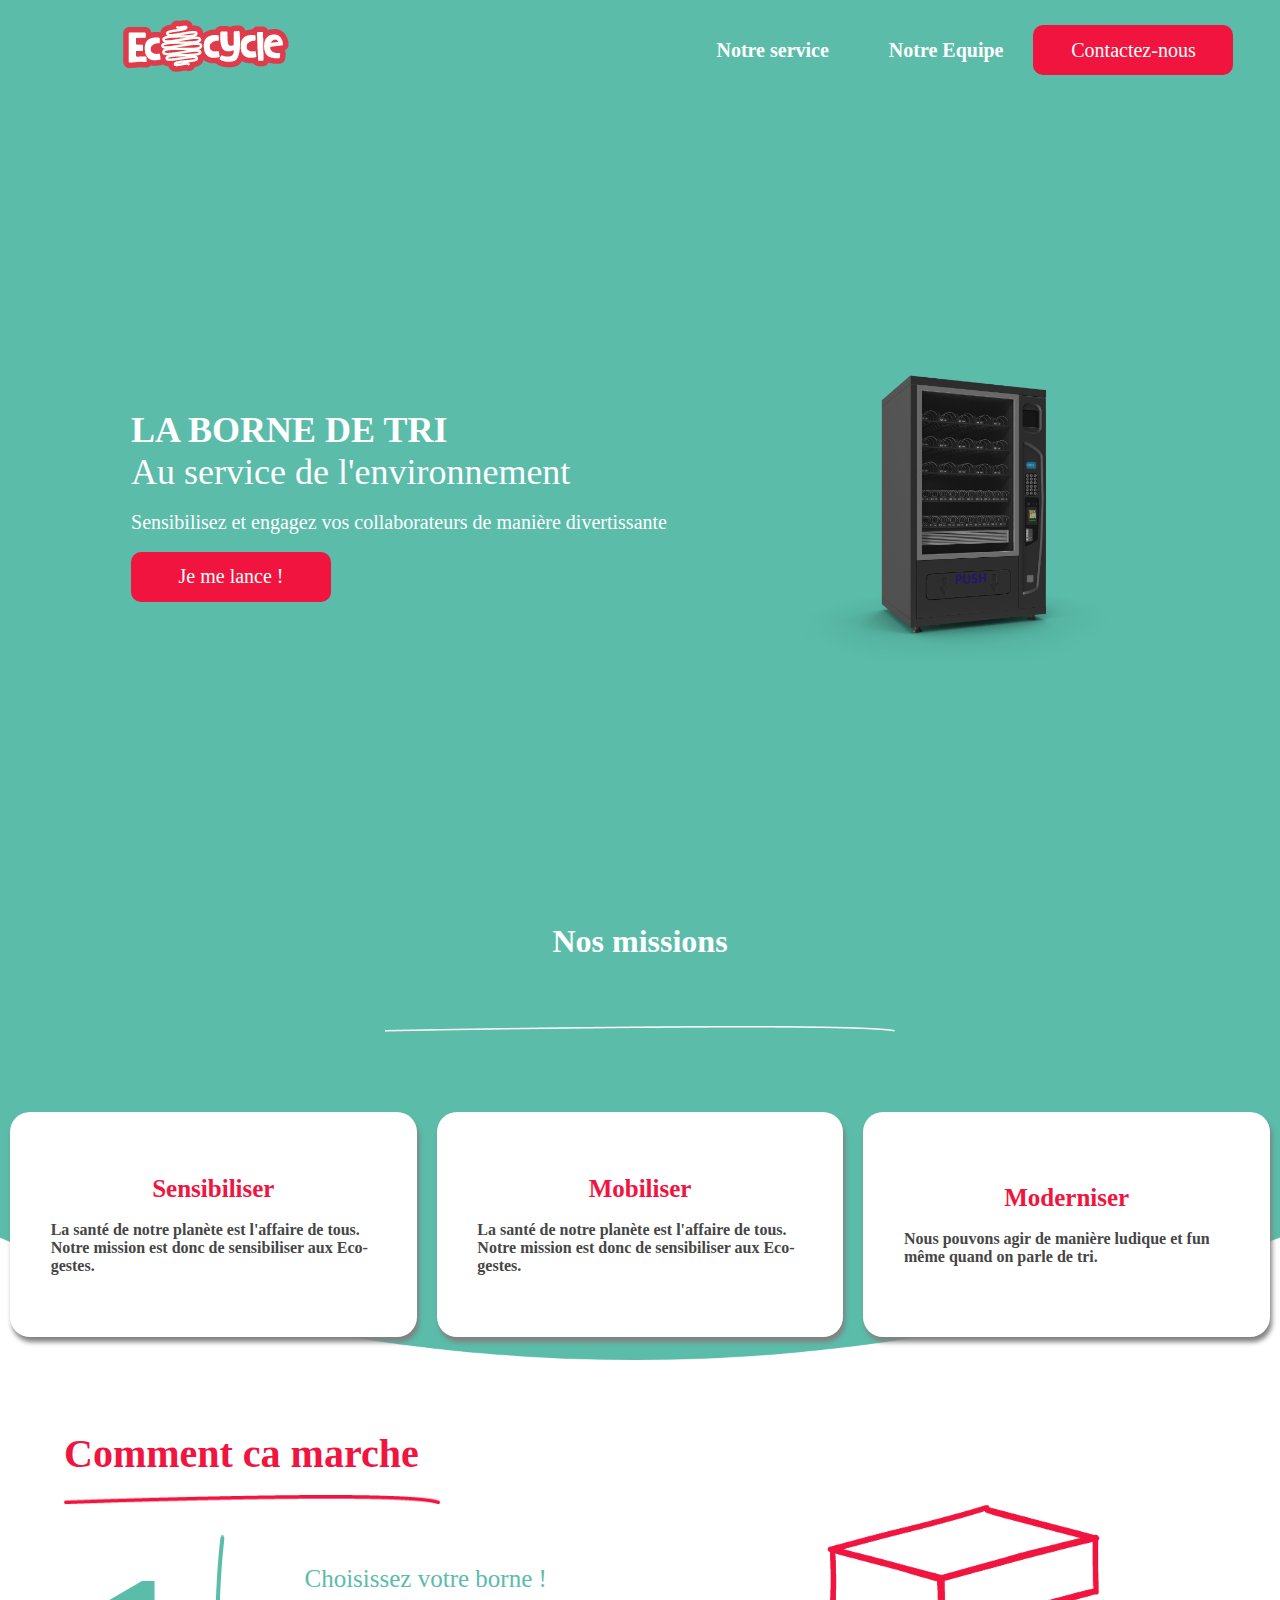
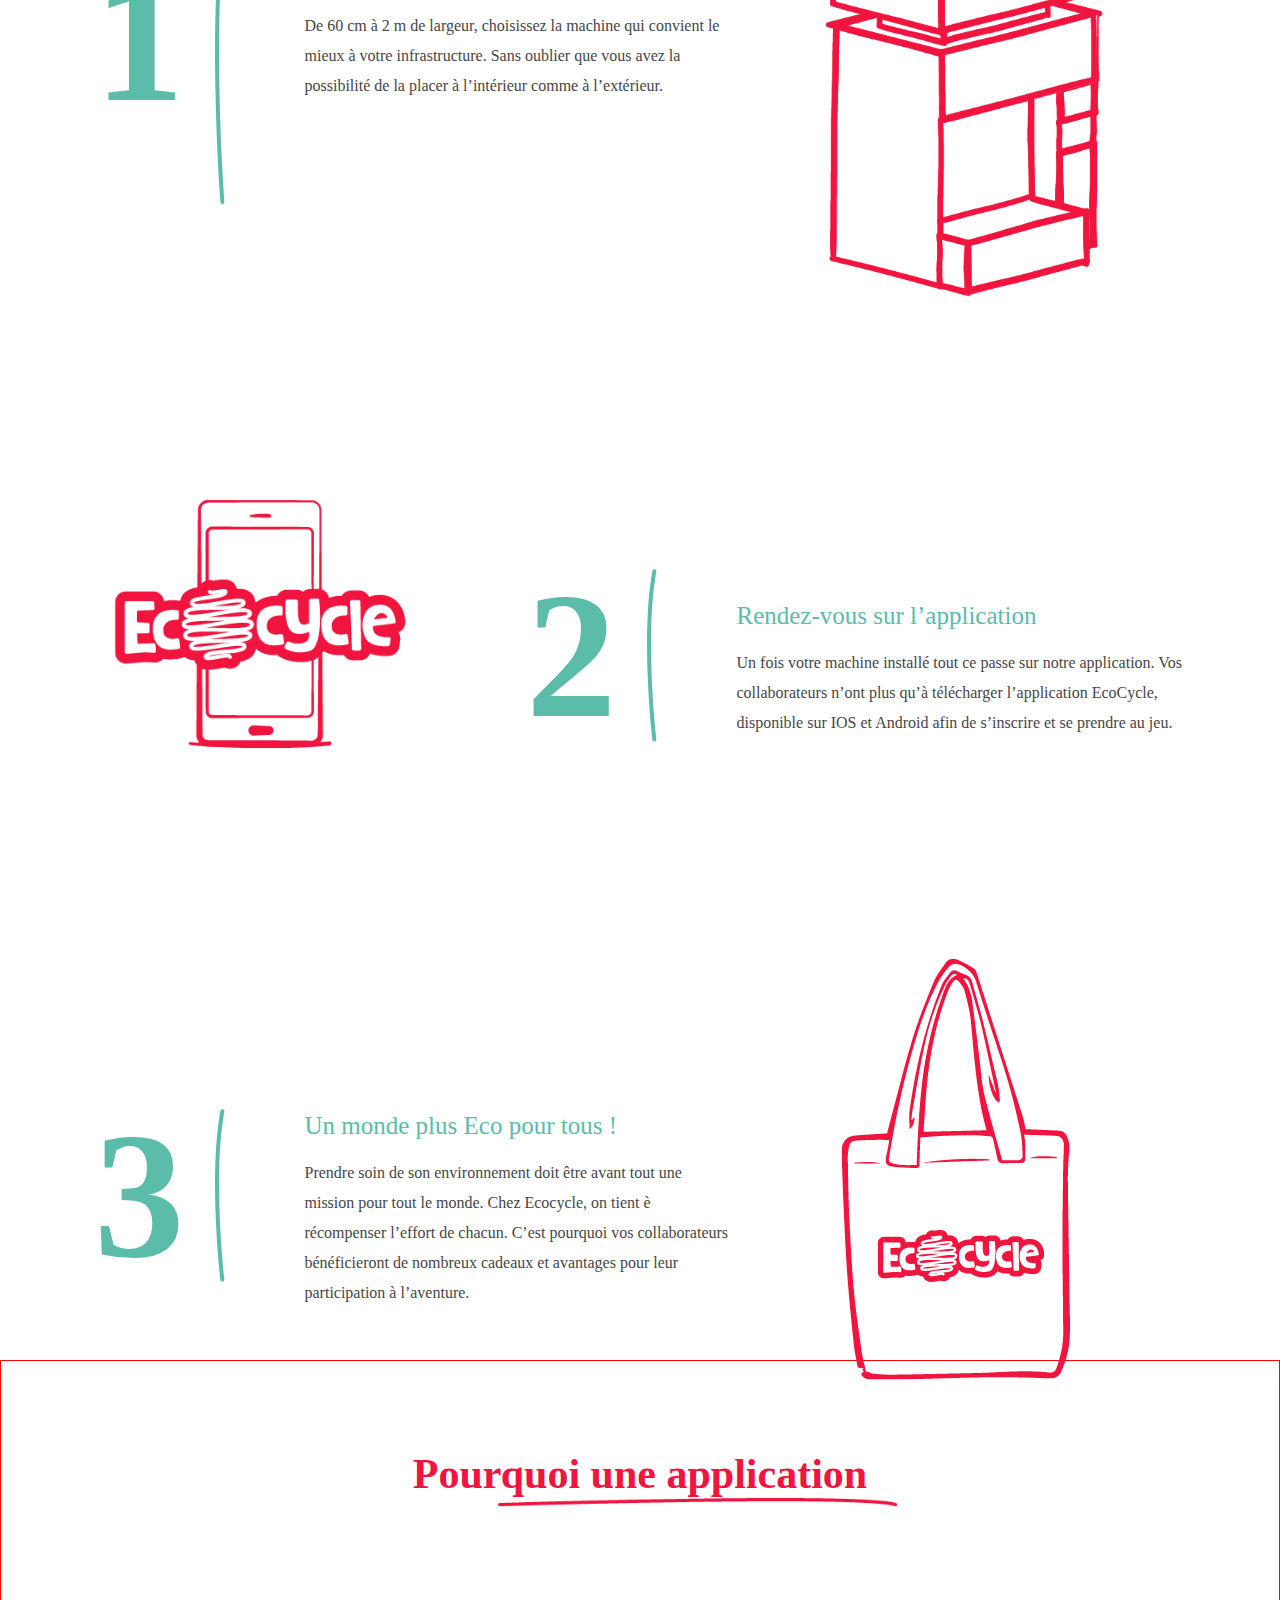
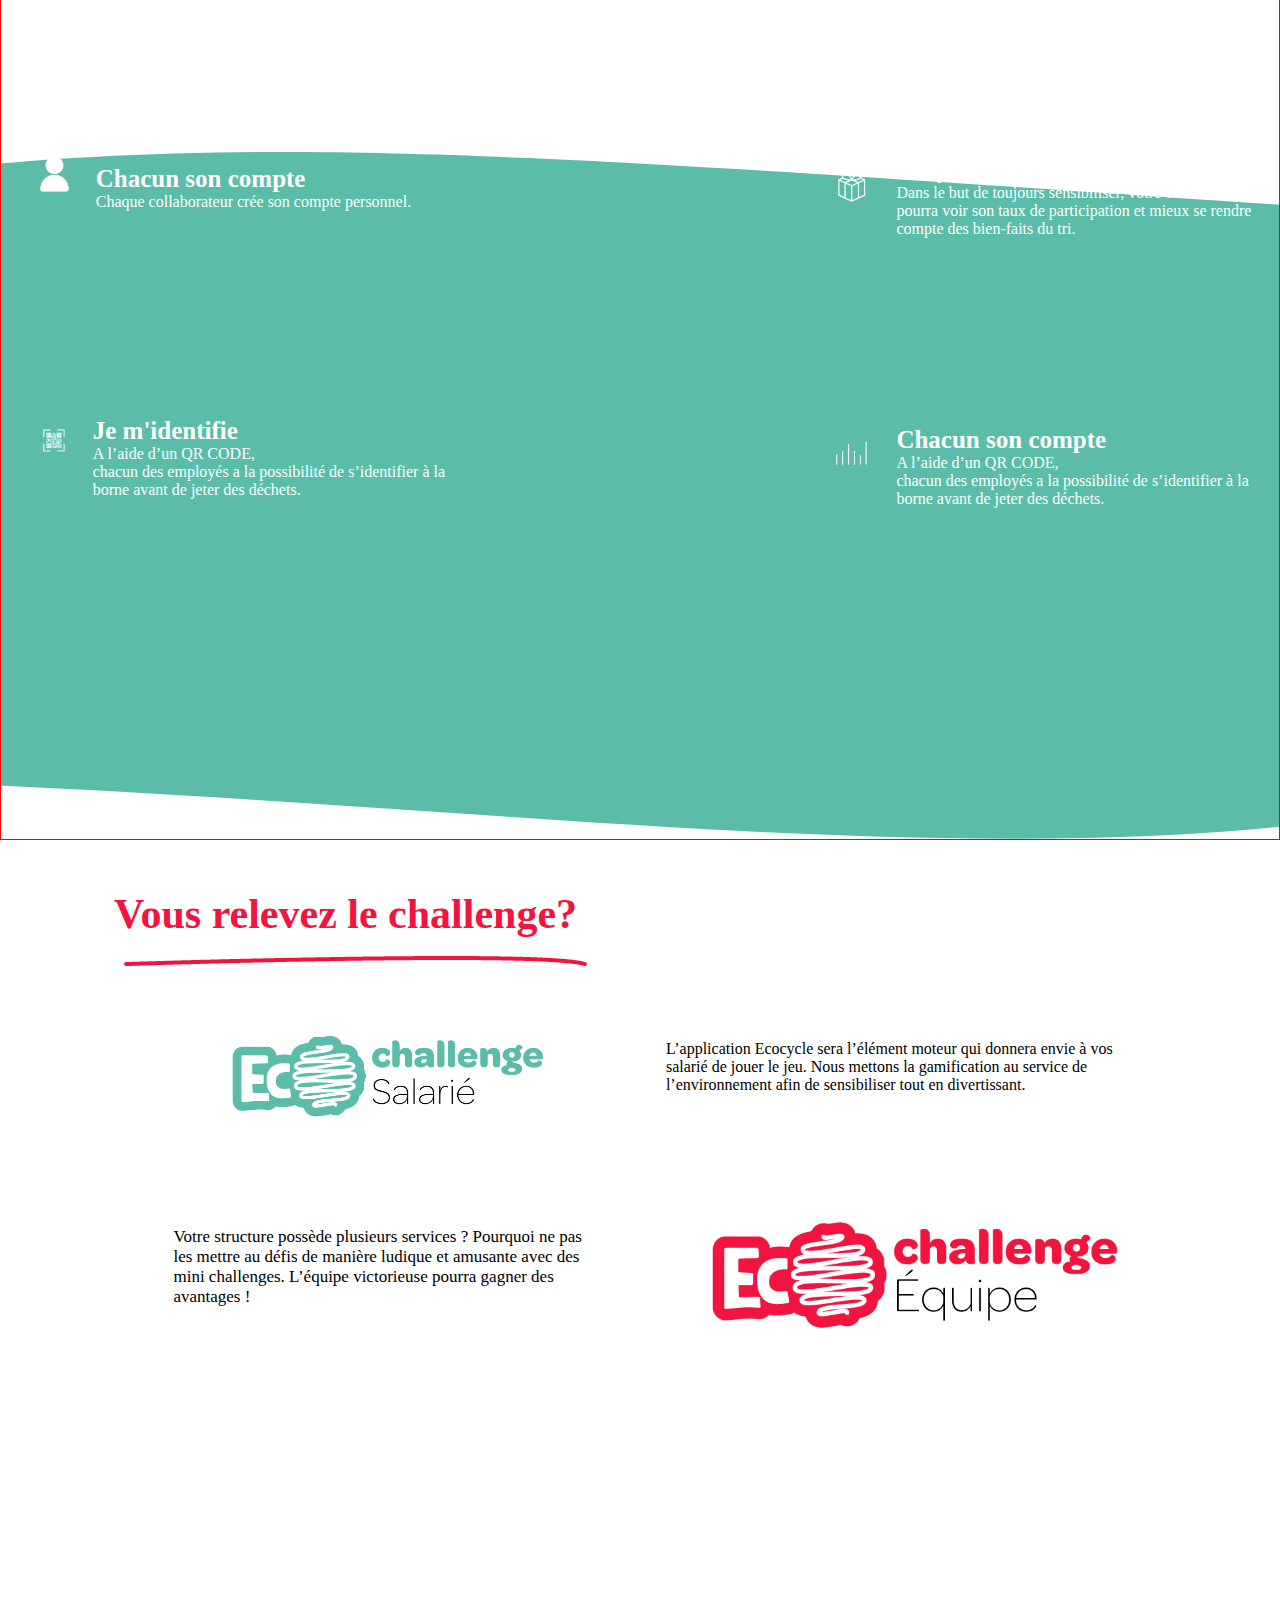
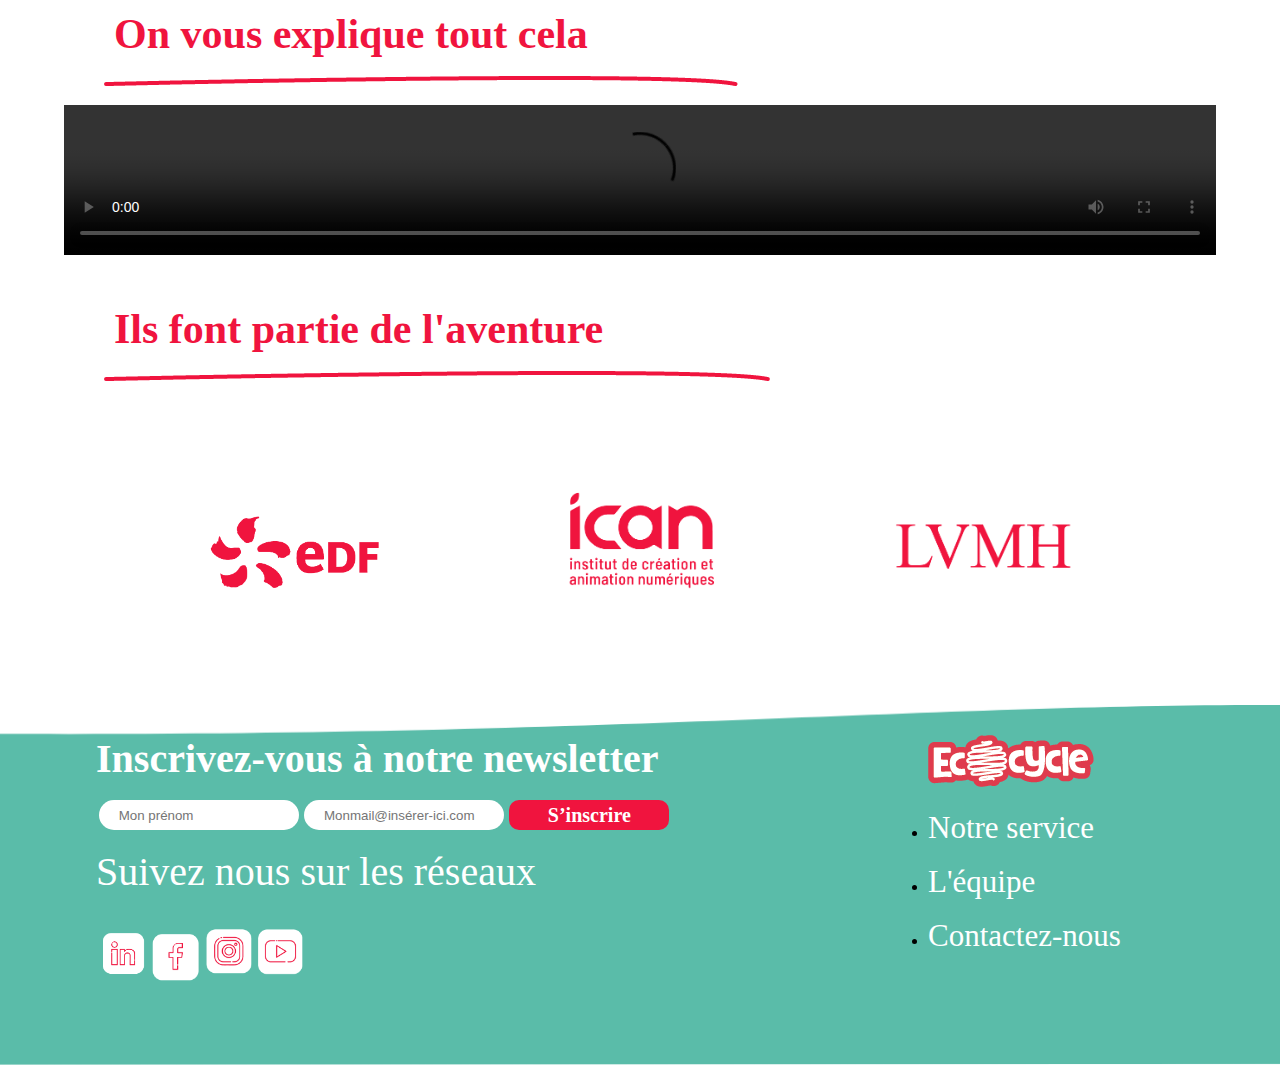
==== index.html @ f8da0864 "first" ====
<DOCTYPE html>
    <html lang="en">
        <head>
            <meta charset="utf-8">
            <meta http-equiv="X-UA-Compatible" content="IE=edge">
            <meta name="viewport" content="width=device-width,initial-scale=1.0">
            <link rel="stylesheet" href="css/style.css">
            <link rel="stylesheet" href="css/equipe.css">
            <link rel="stylesheet" href="css/contact.css">
            <link rel="stylesheet" href="css/queries.css">
            <title>Accueil</title>
        </head>

        <header>
        <nav>
            <a href="index.html"><img src="img/logo_ecocycle.png"></a>
            <div class="openMenu">
                <img src="img/burger.png" alt="image">
            </div>
            <ul>
                <li><a href="index.php">Notre service</a></li><br>
                <li><a href="src/pages/team.php">Notre Equipe</a></li><br>
                <a href="src/pages/contact.php"><button>Contactez-nous</button></a>
                <div class="closeMenu"></div>
            </ul>
        </nav>
        </header>
        <body>
       
       

    <section id="homepage"> 
        <article>
            <h2>LA BORNE DE TRI</h2>
            <h3>Au service de l'environnement</h3><br>
            <p>Sensibilisez et engagez vos collaborateurs de manière divertissante</p><br>
            <a href="src/pages/contact.php"><button>Je me lance !</button></a>
        </article>
        <article>
            <img src="img/machine.png">
        </article>
    </section>

    <section id="missions">
        <h4>Nos missions</h4>
        <img src="img/trait_missions.png" alt="" id="trait_missions"><br>
            <section id="mission">
                <article>
                    <h5>Sensibiliser</h5><br>
                    <p>La santé de notre planète est l'affaire de tous. Notre 
                        mission est donc de sensibiliser aux Eco-gestes.
                    </p>
                </article>
                <article>
                    <h5>Mobiliser</h5><br>
                    <p>La santé de notre planète est l'affaire de tous. Notre 
                        mission est donc de sensibiliser aux Eco-gestes.
                    </p>
                </article>
                <article>
                    <h5>Moderniser</h5> <br>
                    <p>
                    Nous pouvons agir de manière ludique et fun même quand on parle de tri.
                    </p>
                </article>
            </section>
    </section>

    <section id="fonctionnement">
        <article class="f1">
            <section id="choice_text">
                <h4>Comment ca marche</h4><br>
                <img src="img/trait_fonctionnement.png" alt="" id="trait_fonctionnement">
                <div>
                    <h1>1</h1>
                    <img src="img/trace_v1.png" alt="">
                    <aside>
                        <p id="text1">Choisissez votre borne !</p><br>
                        <p id="text2">De 60 cm à 2 m de largeur, choisissez la machine qui convient le mieux à votre infrastructure. Sans oublier que vous avez la possibilité de la placer à l’intérieur comme à l’extérieur.</p>
                    </aside>     
                </div>
            </section>
            <section id="choice_picture">
                <img src="img/accueil_picto_borne.png" alt="">
            </section>
        </article>
        <article id="f2">
            <section id="choice_picture">
                <img src="img/accueil_picto_app.png" alt="">
            </section>
            <section id="choice_text">
                <div>
                    <h1>2</h1>
                    <img src="img/trace_v1.png" alt="">
                    <aside>
                        <p id="text1">Rendez-vous sur l’application</p><br>
                        <p id="text2">Un fois votre machine installé tout ce passe sur notre application.
                                Vos collaborateurs n’ont plus qu’à télécharger l’application EcoCycle, disponible sur IOS et Android afin de s’inscrire et se prendre au jeu. </p>
                    </aside>
                </div>
            </section>
        </article>
        <article class="f3">
            <section id="choice_text">
                <div>
                    <h1>3</h1>
                    <img src="img/trace_v1.png" alt="">
                    <aside>
                        <p id="text1">Un monde plus Eco pour tous !</p><br>
                        <p id="text2">Prendre soin de son environnement doit être avant tout une mission pour tout le monde. Chez Ecocycle, on tient è récompenser l’effort de chacun. C’est pourquoi vos collaborateurs bénéficieront de nombreux cadeaux et avantages pour leur participation à l’aventure.</p>
                    </aside>
                </div>
            </section>
            <section id="choice_picture">
                <img src="img/accueil_world_picto.png" alt="">
            </section>
        </article>
    </section>

    <main id="whyapp">
       <h4>Pourquoi une application</h4>
       <img src="img/trait_whyapp.png" alt="" id="traitwhyapp">
            <section id="app">
                <article>
                    <img src="img/accueil_picto_profil.png" alt="">
                    <div>
                        <span>Chacun son compte </span>
                        <p>Chaque collaborateur crée son compte personnel.</p>
                    </div>
                    
                </article>
                <article>
                    <img src="img/accueil_picto_identification.png" alt="">
                    <div>
                        <span>Je m'identifie </span>
                        <p>A l’aide d’un QR CODE, <br>chacun des employés a la possibilité de s’identifier à la borne avant de jeter des déchets.</p>
                    </div>
                </article>
            </section>

            <section id="app2">
            </section>

            <section id="app3">
                <article>
                    <img src="img/accueil_gift_picto.png" alt="">
                    <div>
                        <span>Recycler … pour faire quoi ?  </span>
                        <p>Dans le but de toujours sensibiliser, votre collaborateur pourra voir son taux de participation et mieux se rendre compte des bien-faits du tri.</p>
                    </div>
                    
                </article>
                <article>
                    <img src="img/accueil_stat_picto.png" alt="">
                    <div>
                        <span>Chacun son compte </span>
                        <p>A l’aide d’un QR CODE, <br>chacun des employés a la possibilité de s’identifier à la borne avant de jeter des déchets.</p>
                    </div>
                </article>
            </section>
    </main>

    <main id="challenge">
        <h4>Vous relevez le challenge?</h4><br>
        <img src="img/trait_challenge.png" alt="" id="trait_challenge"><br>
        <section id="challenge1">
            <article>
                <img src="img/accueil_ecochallengesal.png" alt="eco challenge">
               
            </article>
            <article>
                <p>L’application Ecocycle sera l’élément moteur qui donnera envie 
                à vos salarié de jouer le jeu. Nous mettons la gamification au service 
                de l’environnement afin de sensibiliser tout en divertissant.  
            </article>
        </section>
           
        <section id="challenge2">
            <article>
                <p>Votre structure possède plusieurs services ?
                Pourquoi ne pas les mettre au défis de manière ludique et amusante avec des mini challenges. 
                L’équipe victorieuse pourra gagner des avantages !</p>
            </article>
            <article>
                <img src="img/logo_ecochallenge_equipe.png" alt="">
            </article>
        </section>
    </main>

    <section id="video">
        <h4>On vous explique tout cela</h4><br>
        <img src="img/trait_video.png" alt="" id="trait_video"><br><br>
        <video controls width="800">

            <source src="/img/video.mp4"
                        type="video/mp4">

            Sorry, your browser doesn't support embedded videos.
        </video>
    </section>

    <section id="partenaires">
        <h4>Ils font partie de l'aventure</h4><br>
        <img src="img/trait_partenaire.png" alt="" id="trait_partenaire">
        <article>
            <div>
                <img src="img/logo_edf.png" alt="logo_edf">
            </div>
            <div>
                <img src="img/logo_ican.png" alt="logo_ican">
            </div>
            <div>
                <img src="img/logo_lvmh.png" alt="logo_lvmh">
            </div>
        </article>
    </section>

    <footer>
        <article>
            <h4>Inscrivez-vous à notre newsletter</h4><br>
            <form action="">
                <input type="text" placeholder="Mon prénom">
                <input type="email" placeholder="Monmail@insérer-ici.com">
                <button value="s inscrire">S’inscrire</button>
            </form><br>
            <h6>Suivez nous sur les réseaux</h6>
            <div>
                <img src="img/logo_linkedin.png" alt="logo_linkedin">
                <img src="img/logo_facebook.png" alt="logo_facebook">
                <img src="img/logo_instagram.png" alt="logo_instagram">
                <img src="img/logo_youtube.png" alt="logo_youtube">
            </div>

               
        </article>
        <article>
            <img src="img/logo_ecocycle.png" alt="logo_ecocycle">
            <ul>
                <li><a href="index.php">Notre service</a></li><br>
                <li><a href="src/pages/team.php">L'équipe</a></li><br>
                <li><a href="src/pages/contact.php">Contactez-nous</a></li><br>
            </ul>
        </article>
    </footer>
    




<script src="js/app.js"></script>

</body>

<html>
---- css/style.css ----
* {
    box-sizing: border-box;
    margin: 0;
    padding: 0;

}

header {
    width: 100%;
    height: 100px;
    background: #5ABCA9;    
}

header img {
    margin-top: 20px;
    margin-left: 123px; 
}

body  {
    font-family: 'Arial' , sans-serif;
}
nav {
    height: 100px;
    width: 100%;
    background: #5ABCA9;
    display: flex;
    justify-content: space-between;
    

}
nav ul {
    width: 50%;
    background:none;
    display: flex;
    list-style: none;
    float: right;
    display: flex;
    justify-content: center;
    align-items: center;
    flex-direction: row;
}

header nav ul img {
    float: left; 
}

header nav ul li {
    text-decoration: none;
    display: inline-block;
    font-family: Hoss Round;
    font-weight: bold;
    font-size: 20px; 
}

nav ul li a {
    display: inline-block;
    padding: 30px;
    text-decoration: none; 
    color: #FFFFFF; 
}


header nav ul button {
    width: 200px;
    height: 50px;
    background: #F0143E;
    border: none;
    border-radius: 10px; 
    font-family: Hoss Round;
    font-weight: medium;
    font-size: 20px;
    color: #FFFFFF;
    cursor:pointer;
}




header nav ul button:hover{
    background: #FFFFFF;
    color: #F0143E;
    cursor:pointer;
}

nav .openMenu {
    font-size: 2rem;
    margin: 20px;
    display: none;
    cursor: pointer;
}
nav ul .closeMenu , .icons i {
    font-size: 2rem;
    display: none;
    cursor: pointer;
}

nav .logo {
    margin: 6px;
    font-size: 25px;
    cursor: pointer;
}




div {
    
    
    display: block;
    margin-top: 30px;
}



body #homepage {
    width: 100%;
    height: 90vh;
    background: #5ABCA9;
    border: none; 
    margin: 0 auto;
}

#homepage article {
    width: calcul(50%/2);
    height: 300px;
    float: left; 
    background: none;
}

#homepage article h2 {
    text-decoration: none;
    font-family: Hoss Round;
    font-weight: bold;
    font-size: 36px;
    color: white; 
}

#homepage article h3 {
    text-decoration: none;
    font-family: Hoss Round;
    font-size: 36px;
    font-weight: normal;
    color: white; 
}

#homepage article p {
    text-decoration: none;
    font-family: Hoss Round;
    font-size: 20px;
    font-weight: normal;
    color: white; 
}

#homepage article button {
    width: 200px;
    height: 50px;
    background: #F0143E;
    border: none;
    border-radius: 10px;
    color: #FFFFFF;
    cursor: pointer; 
    font-family: Hoss Round;
    font-size: 20px;
    font-weight: medium;
}

#homepage article button:hover {
    width: 200px;
    height: 50px;
    background: #FFFFFF;
    border: none;
    border-radius: 10px;
    color: red;
    cursor: pointer; 
    font-family: Hoss Round;
    font-size: 20px;
    font-weight: medium;
}

#homepage article:nth-child(odd) {
    width: 60%;
    display: flex;
    flex-direction: column;
    height: 90vh;
    flex-wrap: wrap;
    align-content: center;
    justify-content: center; 
    padding-left: 30px;
}
  #homepage article:nth-child(even) {
    width: 30%;
    display: flex;
    flex-direction: column;
    height: 90vh;
    flex-wrap: wrap;
    align-content: center;
    justify-content: center; 
}

#homepage article:nth-child(even) img {
    width: 90%; 
}


  

body #missions {
    width: 100%;
    height: 50vh;
    background: url(../img/rectvert.png);
    background-position-y: bottom;
    background-size: cover;
    background-repeat: no-repeat;
    display: flex;
    justify-content: space-around;
    align-items: center;
    flex-direction: column; 
}

#trait_missions{
    max-width: 40%;
}

#missions h4 {
    font-family: Omnes;
    font-size: 32px;
    font-weight: bold;
    color: white;
    margin-bottom: 40px; 
}

#missions #mission {
    width: 100%;
    display: flex;
    justify-content: space-around; 
}
  #missions article {
    border-radius: 20px;
    width: 430px;
    height: 225px;
    display: flex;
    flex-direction: column;
    height: 25vh;
    background: white;
    align-items: center;
    align-content: center;
    justify-content: center;
    box-shadow: 2px 5px 5px gray;
    float: left; 
    margin: 10px;
}
#missions article h5 {
    text-decoration: none;
    font-family: Omnes;
    font-weight: bold;
    font-size: 25px;
    color: #F0143E;
    text-decoration: none; 
}

#missions article p {
    text-decoration: none;
    font-family: Hoss Round;
    font-size: 16px;
    font-weight: bold;
    color: #464646;
    text-align: left;
    text-decoration: none;
    width: 80%; 
}

body #fonctionnement {
    width: 90%;
    height: 170vh;
    background: none;
    margin: 0 auto;
    margin-top: 70px; 

}

#trait_fonctionnement{
    max-width: 60%;
}

          #fonctionnement .f1{
              width: 100%;
              
              background-color: none
              ;
              float: left;
              display: flex;
              justify-content: space-around;
          }

          #fonctionnement .f1 #choice_text{
            width: 60%;
            background-color: none;
            float: left;
            display: flex;
            flex-direction: column;
            justify-content: flex-start;
        }

        #fonctionnement .f1 #choice_text h4{
            font-family: Omnes;
            font-size: 40px;
            font-weight: bold;
            color: #F0143E;
            float: left;
        }

        #fonctionnement .f1 #choice_text img{
            
            float: left;
            
        }

        #fonctionnement .f1 #choice_text div{
            
            width: 100%;
            height: 30vh;
            background: none;
            display: flex;
            justify-content: flex-start;
            margin-top: 30px;
        }

        #fonctionnement .f1 #choice_text div img{
            
            
            margin-left: 30px;
        }

        #fonctionnement .f1 #choice_text div aside{
            width: 100%;
            background: none;
            margin-left:40px ;
        }

        #fonctionnement .f1 #choice_text div aside #text1{
            font-family: Hoss Round;
            font-size: 25px;
            font-weight: lighter;
            color: #5ABCA9;
            background: none;
            margin-left:40px ;
            margin-top: 30px;
        }

        #fonctionnement .f1 #choice_text div aside #text2{
            font-family: Hoss Round;
            font-size: 16px;
            font-weight: lighter;
            color: #464646;
            background: none;
            margin-left:40px ;
            width: 100%;
            line-height: 30px;
        }
        

        #fonctionnement .f1 #choice_text h1{
            font-family: Hoss Round;
            font-size: 181px;
            font-weight: medium;
            margin-left: 30px;
            color: #5ABCA9;  
        }

        #fonctionnement .f1 #choice_picture{
            width: 50%;
            height: 60vh;
            background-color: none;
            float: left;
            display: flex;
            align-items: center;
            justify-content: end;
        }

        #fonctionnement .f1 #choice_picture img{
            max-width: 70%;
            margin: 0 auto;
           
        }

        #fonctionnement #f2{
            width: 100%;
            
            background-color: none;
            float: left;
            display: flex;
            justify-content: space-around;
        }

        #fonctionnement #f2 #choice_text{
          width: 60%;
          background-color: none;
          float: left;
          display: flex;
          flex-direction: column;
          justify-content: flex-start;
      }

      #fonctionnement #f2 #choice_text h4{
          font-family: Omnes;
          font-size: 40px;
          font-weight: bold;
          color: #F0143E;
          float: left;
      }

      #fonctionnement #f2 #choice_text img{
          
          float: left;
          
      }

      #fonctionnement #f2 #choice_text div{
          
          width: 100%;
          height: 100%;
          background: none;
          display: flex;
          justify-content: center;
          align-items: center;
          
      }

      #fonctionnement #f2 #choice_text div img{
          
          
          margin-left: 30px;
      }

      #fonctionnement #f2 #choice_text div aside{
          width: 100%;
          background: none;
          margin-left:40px ;
      }

      #fonctionnement #f2 #choice_text div aside #text1{
          font-family: Hoss Round;
          font-size: 25px;
          font-weight: lighter;
          color: #5ABCA9;
          background: none;
          margin-left:40px ;
          margin-top: 30px;
      }

      #fonctionnement #f2 #choice_text div aside #text2{
          font-family: Hoss Round;
          font-size: 16px;
          font-weight: lighter;
          color: #464646;
          background: none;
          margin-left:40px ;
          width: 100%;
          line-height: 30px;
          
      }
      

      #fonctionnement #f2 #choice_text h1{
          font-family: Hoss Round;
          font-size: 181px;
          font-weight: medium;
          margin-left: 30px;
          color: #5ABCA9;  
      }

      #fonctionnement #f2 #choice_picture{
          width: 30%;
          height: 60vh;
          background-color: none;
          float: left;
          display: flex;
          align-items: center;
      }

      #fonctionnement #f2 #choice_picture img{
          max-width: 100%;
          margin: 0 auto;
         
      }
    
              #fonctionnement .f3{
                  width: 100%;
                  
                  background-color: none
                  ;
                  float: left;
                  display: flex;
                  justify-content: space-around;
              }
    
              #fonctionnement .f3 #choice_text{
                width: 60%;
                background-color: none;
                float: left;
                display: flex;
                flex-direction: column;
                justify-content: flex-start;
            }
    
            #fonctionnement .f3 #choice_text h4{
                font-family: Omnes;
                font-size: 40px;
                font-weight: bold;
                color: #F0143E;
                float: left;
            }
    
            #fonctionnement .f3 #choice_text img{
                
                float: left;
                
            }
    
            #fonctionnement .f3 #choice_text div{
                
                width: 100%;
                height: 100%;
                background: none;
                display: flex;
                justify-content: center;
                align-items: center;
            }
    
            #fonctionnement .f3 #choice_text div img{
                
                
                margin-left: 30px;
            }
    
            #fonctionnement .f3 #choice_text div aside{
                width: 100%;
                background: none;
                margin-left:40px ;
            }
    
            #fonctionnement .f3 #choice_text div aside #text1{
                font-family: Hoss Round;
                font-size: 25px;
                font-weight: lighter;
                color: #5ABCA9;
                background: none;
                margin-left:40px ;
                margin-top: 30px;
            }
    
            #fonctionnement .f3 #choice_text div aside #text2{
                font-family: Hoss Round;
                font-size: 16px;
                font-weight: lighter;
                color: #464646;
                background: none;
                margin-left:40px ;
                width: 100%;
                line-height: 30px;
                
            }
            
    
            #fonctionnement .f3 #choice_text h1{
                font-family: Hoss Round;
                font-size: 181px;
                font-weight: medium;
                margin-left: 30px;
                color: #5ABCA9;  
            }
    
            #fonctionnement .f3 #choice_picture{
                width: 50%;
                height: 60vh;
                background-color: none;
                float: left;
                display: flex;
                align-items: center;
                justify-content: end;
            }
    
            #fonctionnement .f3 #choice_picture img{
                max-width: 70%;
                margin: 0 auto;
               
            }
       

            body #whyapp {
                width: 100%;
                height: 120vh;
                background: url(../img/trace.png);
                border: 1px solid red;
                background-position: bottom;
                background-repeat: no-repeat;
                background: cover; 
            }
            
            
            
            #whyapp h4 {
                font-family: Omnes;
                font-size: 42px;
                padding-top: 50px;
                
                color: #F0143E;
                text-align: center; 
            }
            
            #whyapp #app {
                width: 35%;
                height: 40vh;
                background: none;
                float: left;
                margin-top: 140px; 
            }
            
            #whyapp #app2 {
                width: 30%;
                height: 40vh;
                background: none;
                float: left;
                margin-top: 140px; 
            }
            
            #whyapp #app3 {
                width: 35%;
                height: 40vh;
                background: none;
                float: left;
                margin-top: 140px; 
            }
            
            /*app*/
            
            #whyapp #app article img {
                width: 10%;
               
            }
            
            #whyapp #app article:nth-child(1) {
                width: 100%;
                height: 30vh;
                background: none;
                display: flex;
                align-items: center;
                justify-content: flex-start; 
                margin-left: 30px;
            }
            
            
            
                
            #whyapp #app article:nth-child(1) div {
                width: 100%;
                height: 100px;
                background: none;
                display: flex;
                align-content: center;
                justify-content: center;
                flex-direction: column;
                padding-left: 20px;
            }
            
            #whyapp #app article:nth-child(1) div span {
                font-family: Hoss Round;
                font-size: 25px;
                font-weight: bold;
                color: white; 
            }
            
            #whyapp #app article:nth-child(1) div p {
                font-family: Hoss Round;
                font-size: 16px;
                font-weight: normal;
                color: white; 
                
            
            }
            
            #whyapp #app article:nth-child(2) {
                
                height: 30vh;
                background: none;
                display: flex;
                align-items: center;
                justify-content: flex-start; 
                margin-left: 30px;
            }
            
            #whyapp #app article:nth-child(2) div {
                width: 100%;
                height: 100px;
                background: none;
                display: flex;
                align-content: center;
                justify-content: center;
                flex-direction: column; 
                padding-left: 20px;
            }
            
            #whyapp #app article:nth-child(2) div span {
                font-family: Hoss Round;
                font-size: 25px;
                font-weight: bold;
                color: white; 
            }
            
            #whyapp #app article:nth-child(2) div p {
                font-family: Hoss Round;
                font-size: 16px;
                font-weight: lighter;
                color: white; 
            }
            
            
            /*app3*/
            
            #whyapp #app3 article img {
                width: 10%;
               
            }
            
            #whyapp #app3 article:nth-child(1) {
                width: 100%;
                height: 30vh;
                background: none;
                display: flex;
                align-items: center;
                justify-content: flex-start; 
                
            
                
            }
            
            
            
                
            #whyapp #app3 article:nth-child(1) div {
                width: 100%;
                height: 100px;
                background: none;
                display: flex;
                align-content: center;
                justify-content: center;
                flex-direction: column; 
                padding-left: 20px;
            }
            
            #whyapp #app3 article:nth-child(1) div span {
                font-family: Hoss Round;
                font-size: 25px;
                font-weight: bold;
                color: white; 
            }
            
            #whyapp #app3 article:nth-child(1) div p {
                font-family: Hoss Round;
                font-size: 16px;
                font-weight: normal;
                color: white; 
               
            
            }
            
            #whyapp #app3 article:nth-child(2) {
                width: 100%;
                height: 30vh;
                background: none;
                display: flex;
                align-items: center;
                justify-content: flex-start; 
                
            }
            
            #whyapp #app3 article:nth-child(2) div {
                width: 100%;
                height: 100px;
                background: none;
                display: flex;
                align-content: center;
                justify-content: center;
                flex-direction: column; 
                padding-left: 20px;
            }
            
            #whyapp #app3 article:nth-child(2) div span {
                font-family: Hoss Round;
                font-size: 25px;
                font-weight: bold;
                color: white; 
            }
            
            #whyapp #app3 article:nth-child(2) div p {
                font-family: Hoss Round;
                font-size: 16px;
                font-weight: lighter;
                color: white; 
               
            }
            
            #traitwhyapp{
                width: 400px;
                margin: 0 auto;
                margin-left: 50px;
                
            }
            

body #challenge {
    width: 90%;
    height: 80vh;
    background: none;
    margin: 0 auto;
}

#trait_challenge{
    margin-left: 60px;
}

#challenge h4 {
    font-family: Omnes;
    font-size: 42px;
    padding-top: 50px;
    padding-left: 50px;
    color: #F0143E;
    text-align: left; 
}
  #challenge #challenge1 {
    width: 90%;
    background: none;
    margin: 0 auto; 
}

#challenge #challenge1 article:nth-child(1) {
    width: 50%;
    height: 200px;
    background: none;
    float: left; 
    display: flex;
    align-items: center;
    align-content: center;
    justify-content: center;
}
    
#challenge #challenge1 article:nth-child(2) {
    width: 50%;
    height: 200px;
    background: none;
    float: left;
    display: flex;
    align-items: center;
    justify-content: center; 
}

#challenge #challenge1 img {
    float: left;
    width: 70%; 
}

#challenge #challenge1 p {
    float: left;
    font-family: Hoss Round;
    font-size: 16px;
    font-weight: lighter;
    width: 90%; 
}

#challenge #challenge2 {
    width: 90%;
    height: 50%;
    background: none;
    display: block;
    margin-left: auto;
    margin-right: auto; 
}
#challenge #challenge2 article:nth-child(1) {
    width: 50%;
    height: 200px;
    background: none;
    float: left;
    display: flex;
    align-items: center;
    justify-content: center; 
}

#challenge #challenge2 article:nth-child(2) {
    width: 50%;
    height: 200px;
    background: none;
    float: left;
    display: flex;
    align-items: center;
    justify-content: center; 
}

#challenge #challenge2 img {
    float: left;
    width: 90%; 
}

#challenge #challenge2 p {
    float: left;
    font-family: Hoss Round;
    font-size: 17px;
    font-weight: lighter;
    width: 80%; 
}
  

body #video {
    width: 90%; 
    background: none;
    margin: 0 auto;
}

#trait_video{
    margin-left: 40px;
}

#video h4 {
    font-family: Omnes;
    font-size: 42px;
    padding-top: 50px;
    padding-left: 50px;
    color: #F0143E;
    text-align: left; 
}

#video video {
    width: 100%; 
}

body #partenaires {
    width: 90%;
    height: 50vh;
    background: none; 
    margin: 0 auto;
}

#trait_partenaire{
    margin-left: 40px;
}

#partenaires h4 {
    font-family: Omnes;
    font-size: 42px;
    padding-top: 50px;
    padding-left: 50px;
    color: #F0143E;
    text-align: left; 
}

#partenaires article {
    margin: 0 auto;
    height: 30vh;
    width: 90%;
    background: none;
    display: flex;
    justify-content: space-around; 
}

#partenaires article div {
    width: calc(90%/3);
    height: 100%;
    background: none;
    display: flex;
    align-items: center;
    justify-content: center;
}

#partenaires article div img:nth-child(1) {
   width: 60%;
}


div#slider { 
    width: 80%; 
    max-width: 1000px; 

} 






body footer {
    width: 100%;
    height: 40vh;
    background: url(../img/footer.png);
    background-position: center;
    background-size: cover;
    background-repeat: no-repeat;
    display: flex;
    justify-content: space-around; 
}

footer article h6{
    font-family: Omnes;
    font-size: 40px;
    font-weight: lighter;
    color: white;
}
footer article:nth-child(1) {
    width: 50%;
    height: 100px;
    background: none;
    margin-top: 30px; 
}

footer article:nth-child(1) h4 {
    font-family: Omnes;
    font-size: 40px;
    color: white;
    font-weight: bold; 
}
    
footer article:nth-child(1) form {
    width: 90%;
    height: 30Px;
    background: none;
    display: flex;
    justify-content: space-around; 
}

footer article:nth-child(1) form input:nth-child(1) {
    width: 200px;
    height: 30px;
    text-decoration: none;
    border-radius: 20px;
    border: none;
    background: white;
    float: left; 
    padding-left: 20px;
}

      
footer article:nth-child(1) form input:nth-child(2) {
    width: 200px;
    height: 30px;
    text-decoration: none;
    border-radius: 20px;
    border: none;
    float: left;
    padding-left: 20px; 
}

footer article:nth-child(1) form button {
    width: 160px;
    height: 30px;
    background: #F0143E;
    font-family: Hoss Round;
    font-size: 20px;
    font-weight: bold;
    color: #FFFFFF;
    border: none;
    border-radius: 10px;
    cursor: pointer; 
}

footer article:nth-child(1) div {
    width: 40%;
    background: lightpink; 
}

footer article:nth-child(1) div img:nth-child(1) {
    max-width: 21%;
    float: left; 
}

footer article:nth-child(1) div img:nth-child(2) {
    max-width: 21%;
    float: left; 
    margin-bottom: 30px;
}

footer article:nth-child(1) div img:nth-child(3) {
    max-width: 20%;
    float: left; 
}

footer article:nth-child(1) div img:nth-child(4) {
    max-width: 20%;
    float: left; 
}



footer article:nth-child(2) {
    width: 20%;
    height: 100px;
    background: none;
    margin-top: 30px; 
}
    
footer article:nth-child(2) ul {
    display: block;
    margin-top: 23px; 
}

footer article:nth-child(2) ul li a {
    font-family: Omnes;
    font-size: 31px;
    font-weight: lighter;
    color: #FFFFFF;
    list-style: none; 
    text-decoration: none;
}

footer article:nth-child(2) ul li a:hover {
    font-family: Omnes;
    font-size: 31px;
    font-weight: lighter;
    color: #FFFFFF;
    list-style: none; 
    text-decoration: underline;
}

#footerteam{
    margin-top: 1000vh;
}

body #steps {
    width: 100%;
    height: 70vh;
    background: #5ABCA9; 
}

body #informations {
    width: 100%;
    height: 50vh;
    background: url(../img/rectvert.png);
    background-position: bottom;
    background-repeat: no-repeat; 
}











/*# sourceMappingURL=style.css.map */
---- css/equipe.css ----
/*L equipe */
body #funequipe {
  width: 100%;
  height: 80vh;
  background: url(../img/funequipe_fond.png);
  background-position: bottom;
  background-size: cover;
  background-repeat: no-repeat;
  display: flex;
  justify-content: space-around;
  border-top: 3px solid #5ABCA9; 
}

body #team {
  width: 100%;
  height: 100vh;
  background: none; }

#funequipe article:nth-child(1) {
    width: 50%;
    height: 80%;
    display: flex;
    justify-content: center;
    background: none;
    margin-top: 50px; 
}

  #funequipe article:nth-child(2) {
    width: 40%;
    height: 100%;
    display: flex;
    justify-content: center;
    flex-direction: column;
    background: none;
    
}

#funequipe article:nth-child(2) h2 {
    font-family: Hoss Round;
    font-size: 30px;
    color: #FFFFFF; 
}
    
#funequipe article:nth-child(2) p {
    font-family: Hoss Round;
    font-size: 20px;
    color: #FFFFFF; 
}


#team h3 {
    font-family: Omnes;
    font-size: 42px;
    padding-top: 50px;
    color: #F0143E;
    text-align: center; 
}
  #team div {
    height: 100vh;
    width: 80%;
    background: lightgreen;
    margin: 0 auto;
    margin-top: 100px; 
}
  #team article {
    width: 50%;
    height: 50vh;
    background: white;
    float: left;
    display: flex;
    justify-content: center;
    align-items: center;
    flex-direction: column; }
    
    #team article h4 {
      font-family: Hoss Round;
      font-size: 30px;
      font-weight: bold; }
    #team article h5 {
      font-family: Hoss Round;
      font-size: 20px;
      font-weight: normal; }
    #team article p {
      font-family: Hoss Round;
      font-size: 20px;
      font-weight: normal;
      width: 70%; }
    #team article .image_adrien_alexis {
      position: relative;
      top: 40px;
      right: 150px; }
    #team article .image_alexis_ludovic {
      position: relative;
      top: 40px;
      right: 150px; }
  

#footerteam{
  margin-top: 34vh;
  background: #5ABCA9;
}
---- css/contact.css ----
#steps h4 {
    font-family: Hoss Round;
    font-size: 30px;
    color: #FFFFFF;
    text-align: center; }
  #steps div {
    width: 80%;
    background: none;
    margin: 0 auto;
    display: flex;
    justify-content: space-around;
    align-items: center;
    margin-top: 100px; }
    #steps div article {
      width: 21%;
      height: 33vh;
      background: white;
      border-radius: 50%; }
    #steps div article:nth-child(1) {
      width: 21%;
      height: 33vh;
      background: white;
      border-radius: 50%;
      display: flex;
      align-items: center;
      flex-direction: column;
      justify-content: center; }
      #steps div article:nth-child(1) img {
        position: relative;
        bottom: 70px;
        left: 10px; }
      #steps div article:nth-child(1) p {
        text-align: center;
        position: relative;
        bottom: 40px;
        font-family: Hoss Round; }
      #steps div article:nth-child(1) h6 {
        color: #F0143E;
        font-family: Hoss Round;
        font-weight: bold;
        font-size: 20px;
        position: relative;
        bottom: 10px; }
    #steps div article:nth-child(2) {
      width: 21%;
      height: 33vh;
      background: white;
      border-radius: 50%;
      display: flex;
      align-items: center;
      flex-direction: column;
      justify-content: center; }
      #steps div article:nth-child(2) img {
        position: relative;
        bottom: 70px; }
      #steps div article:nth-child(2) p {
        text-align: center;
        position: relative;
        bottom: 50px;
        font-family: Hoss Round; }
      #steps div article:nth-child(2) h6 {
        color: #F0143E;
        font-family: Hoss Round;
        font-weight: bold;
        font-size: 20px;
        position: relative;
        bottom: 20px; }
    #steps div article:nth-child(3) {
      width: 21%;
      height: 33vh;
      background: white;
      border-radius: 50%;
      display: flex;
      align-items: center;
      flex-direction: column;
      justify-content: center; }
      #steps div article:nth-child(3) img {
        position: relative;
        bottom: 70px; }
      #steps div article:nth-child(3) p {
        text-align: center;
        position: relative;
        bottom: 70px;
        font-family: Hoss Round; }
      #steps div article:nth-child(3) h6 {
        color: #F0143E;
        font-family: Hoss Round;
        font-weight: bold;
        font-size: 20px;
        position: relative;
        bottom: 20px; }

 #informations h4 {
    font-family: Hoss Round;
    font-size: 20px;
    color: #FFFFFF;
    text-align: center; 
}
#informations article {
margin: 0 auto;
height: 80vh;
width: 40%;
background: white;
display: flex;
align-items: center;
box-shadow: -1px 2px 5px 1px rgba(94, 94, 94, 0.7);
border-radius: 20px; }
#informations article form {
    height: 95%;
    width: 80%;
    margin: 0 auto;
    display: block;
    background: none; }
    #informations article form h6 {
        font-family: Hoss Round;
        font-weight: lighter;
        font-size: 20px;
        color: #5ABCA9;
        text-align: center;
        margin-top: 30px;
        margin-bottom: 30px; }
    #informations article form label {
        font-family: Hoss Round;
        font-size: 20px;
        width: 100%;
        float: left;
        margin-bottom: 10px; }
    #informations article form input {
        height: 40px;
        width: 100%;
        float: left;
        margin-bottom: 30px;
        box-shadow: -1px 2px 5px 1px rgba(94, 94, 94, 0.7);
        border: none;
        border-radius: 10px; }
    #informations article form button {
        float: left;
        width: 200px;
        height: 50px;
        background: #F0143E;
        font-family: Hoss Round;
        text-decoration: none;
        border-radius: 30px;
        box-shadow: none;
        border: none; }
---- css/queries.css ----
@media(max-width: 800px){
    nav ul {
        height: 100vh;
        width: 100%;
        position: fixed;
        top: 0;
        right: 0;
        left: 0;
        z-index: 10;
        flex-direction: column;
        justify-content: center;
        align-items: center;
        background: rgb(255, 255, 255);
        transition: top 1s ease;
        display: none;
    }
    nav ul .closeMenu {
        display: block;
        position: absolute;
        top: 20px;
        right: 20px;
        width: 30px;
        height: 30px;
        background: none;

    }
    nav .openMenu {
        display: block;
    }

    nav ul li a{
        background: none;
        color: #5ABCA9;;
        font-size: 1.6rem;
        padding: 10px;
        
    }
    nav ul li a:hover {
        background: none;
        color: #5A9ABC;
        font-size: 1.6rem;
        border: 1px solid #5ABCA9;
        padding: 10px;

    }


    /*Header*/

    header {
        width: 100%;
        height: 200px;
        background: #5ABCA9;    
    }

    header nav ul button{
        background: #5ABCA9;
    }


    body #homepage {
        width: 100%;
        height: 90vh;
        background: #5ABCA9;
        border: none; 
        margin: 0 auto;
        display: flex;
        align-items: center;
        flex-direction: column-reverse;
    }
    
    #homepage article {
        width: calcul(50%/2);
        height: 300px;
        float: left; 
        background: none;
        display: flex;
        align-items: center;
        justify-content: center;
    }
    
    #homepage article h2 {
        text-decoration: none;
        font-family: Hoss Round;
        font-weight: bold;
        font-size: 36px;
        color: white; 
        text-align: center;
    }
    
    #homepage article h3 {
        text-decoration: none;
        font-family: Hoss Round;
        font-size: 36px;
        font-weight: normal;
        color: white; 
        text-align: center;
    }
    
    #homepage article p {
        text-decoration: none;
        font-family: Hoss Round;
        font-size: 20px;
        font-weight: normal;
        color: white; 
        text-align: center;
    }
    
    #homepage article button {
        width: 200px;
        height: 50px;
        background: #F0143E;
        border: none;
        border-radius: 10px;
        color: #FFFFFF;
        cursor: pointer; 
        font-family: Hoss Round;
        font-size: 20px;
        font-weight: medium;
    }
    
    #homepage article button:hover {
        width: 200px;
        height: 50px;
        background: #FFFFFF;
        border: none;
        border-radius: 10px;
        color: red;
        cursor: pointer; 
        font-family: Hoss Round;
        font-size: 20px;
        font-weight: medium;
    }
    
    #homepage article:nth-child(odd) {
        width: 60%;
        display: flex;
        flex-direction: column;
        height: 90vh;
        flex-wrap: wrap;
        align-content: center;
        justify-content: center; 
        padding-left: 30px;
    }
      #homepage article:nth-child(even) {
        width: 60%;
        display: flex;
        flex-direction: column;
        height: 90vh;
        flex-wrap: wrap;
        align-content: center;
        justify-content: center; 
    }
    
    #homepage article:nth-child(even) img {
       width: 500px; 
    }


    body #missions {
        width: 100%;
        height: 90vh;
        background: url(../img/rectvert.png);
        background-position-y: bottom;
        background-size: cover;
        background-repeat: no-repeat;
        display: flex;
        justify-content: space-around;
        align-items: center;
        flex-direction: column; 
        
    }
    
    #trait_missions{
        max-width: 40%;
    }
    
    #missions h4 {
        font-family: Omnes;
        font-size: 32px;
        font-weight: bold;
        color: white;
        margin-bottom: 40px; 
        margin-top: 100px;
        
    }
    
    #missions #mission {
        width: 100%;
        display: flex;
        justify-content: space-around;
        flex-direction: column; 
        align-items: center;
    }
      #missions article {
        border-radius: 20px;
        width: 430px;
        height: 225px;
        display: flex;
        flex-direction: column;
        height: 25vh;
        background: white;
        align-items: center;
        align-content: center;
        justify-content: center;
        box-shadow: 2px 5px 5px gray;
        float: left; 
        margin: 10px;
    }
    #missions article h5 {
        text-decoration: none;
        font-family: Omnes;
        font-weight: bold;
        font-size: 25px;
        color: #F0143E;
        text-decoration: none; 
    }
    
    #missions article p {
        text-decoration: none;
        font-family: Hoss Round;
        font-size: 16px;
        font-weight: bold;
        color: #464646;
        text-align: left;
        text-decoration: none;
        width: 80%; 
    }

    body #fonctionnement {
        width: 90%;
        height: 170vh;
        background: none;
        margin: 0 auto;
        margin-top: 100px; 
    
    }
    
    #trait_fonctionnement{
        max-width: 60%;
    }
    
              #fonctionnement .f1{
                  width: 100%;
                  background-color: none
                  ;
                  float: left;
                  display: flex;
                  justify-content: space-around;
                  flex-direction: column;
                  align-items: center;
              }
    
              #fonctionnement .f1 #choice_text{
                width: 100%;
                background-color: none;
                float: left;
                display: flex;
                flex-direction: column;
                justify-content: flex-start;
            }
    
            #fonctionnement .f1 #choice_text h4{
                font-family: Omnes;
                font-size: 40px;
                font-weight: bold;
                color: #F0143E;
                float: left;
            }
    
            #fonctionnement .f1 #choice_text img{
                
                float: left;
                
                
            }
    
            #fonctionnement .f1 #choice_text div{
                
                width: 100%;
                height: 30vh;
                background: none;
                display: flex;
                justify-content: flex-start;
                margin-top: 30px;
            }
    
            #fonctionnement .f1 #choice_text div img{
                
                
                margin-left: 30px;
            }
    
            #fonctionnement .f1 #choice_text div aside{
                width: 100%;
                background: none;
                margin-left:40px ;
            }
    
            #fonctionnement .f1 #choice_text div aside #text1{
                font-family: Hoss Round;
                font-size: 25px;
                font-weight: lighter;
                color: #5ABCA9;
                background: none;
                margin-left:40px ;
                margin-top: 30px;
            }
    
            #fonctionnement .f1 #choice_text div aside #text2{
                font-family: Hoss Round;
                font-size: 16px;
                font-weight: lighter;
                color: #464646;
                background: none;
                
                width: 90%;
                line-height: 30px;
            }
            
    
            #fonctionnement .f1 #choice_text h1{
                font-family: Hoss Round;
                font-size: 181px;
                font-weight: medium;
                margin-left: 30px;
                color: #5ABCA9;  
            }
    
            #fonctionnement .f1 #choice_picture{
                width: 50%;
                height: 60vh;
                background-color: none;
                float: left;
                display: flex;
                align-items: center;
                justify-content: end;
            }
    
            #fonctionnement .f1 #choice_picture img{
                max-width: 100%;
                margin: 0 auto;
               
            }
    
            #fonctionnement #f2{
                width: 100%;
                
                background-color: none;
                float: left;
                display: flex;
                justify-content: space-around;
                flex-direction: column-reverse;
                align-items: center;
            }
    
            #fonctionnement #f2 #choice_text{
              width: 100%;
              background-color: none;
              float: left;
              display: flex;
              flex-direction: column;
              justify-content: flex-start;
              
          }
    
          #fonctionnement #f2 #choice_text h4{
              font-family: Omnes;
              font-size: 40px;
              font-weight: bold;
              color: #F0143E;
              float: left;
          }
    
          #fonctionnement #f2 #choice_text img{
              
              float: left;
              
          }
    
          #fonctionnement #f2 #choice_text div{
              
              width: 100%;
              height: 100%;
              background: none;
              display: flex;
              justify-content: flex-start;
              align-items: center;
              
          }
    
          #fonctionnement #f2 #choice_text div img{
              
              
              margin-left: 30px;
          }
    
          #fonctionnement #f2 #choice_text div aside{
              width: 100%;
              background: none;
              margin-right: 40px;
              
          }
    
          #fonctionnement #f2 #choice_text div aside #text1{
              font-family: Hoss Round;
              font-size: 25px;
              font-weight: lighter;
              color: #5ABCA9;
              background: none;
              
          }
    
          #fonctionnement #f2 #choice_text div aside #text2{
              font-family: Hoss Round;
              font-size: 16px;
              font-weight: lighter;
              color: #464646;
              background: none;
              
              width: 100%;
              line-height: 30px;
              
          }
          
    
          #fonctionnement #f2 #choice_text h1{
              font-family: Hoss Round;
              font-size: 181px;
              font-weight: medium;
              
              color: #5ABCA9;  
          }
    
          #fonctionnement #f2 #choice_picture{
              width: 30%;
              height: 60vh;
              background-color: none;
              float: left;
              display: flex;
              align-items: center;
              justify-content: center;
          }
    
          #fonctionnement #f2 #choice_picture img{
              max-width: 300px;
              margin: 0 auto;
             
          }
        
                  #fonctionnement .f3{
                      width: 100%;

                      background-color: none
                      ;
                      float: left;
                      display: flex;
                      justify-content: center;
                      align-items: center;
                      flex-direction: column;
                  }
        
                  #fonctionnement .f3 #choice_text{
                    width: 100%;
                    background-color: none;
                    float: left;
                    display: flex;
                    flex-direction: column;
                    justify-content: flex-start;
                }
        
                #fonctionnement .f3 #choice_text h4{
                    font-family: Omnes;
                    font-size: 40px;
                    font-weight: bold;
                    color: #F0143E;
                    float: left;
                }
        
                #fonctionnement .f3 #choice_text img{
                    
                    float: left;
                    
                }
        
                #fonctionnement .f3 #choice_text div{
                    
                    width: 100%;
                    height: 100%;
                    background: none;
                    display: flex;
                    justify-content: center;
                    align-items: center;
                }
        
                #fonctionnement .f3 #choice_text div img{
                    
                    
                    margin-left: 30px;
                }
        
                #fonctionnement .f3 #choice_text div aside{
                    width: 100%;
                    background: none;
                    margin-right:40px ;
                }
        
                #fonctionnement .f3 #choice_text div aside #text1{
                    font-family: Hoss Round;
                    font-size: 25px;
                    font-weight: lighter;
                    color: #5ABCA9;
                    background: none;
                    margin-left:40px ;
                    margin-top: 30px;
                }
        
                #fonctionnement .f3 #choice_text div aside #text2{
                    font-family: Hoss Round;
                    font-size: 16px;
                    font-weight: lighter;
                    color: #464646;
                    background: none;
                    margin-left:40px ;
                    width: 100%;
                    line-height: 30px;
                    
                }
                
        
                #fonctionnement .f3 #choice_text h1{
                    font-family: Hoss Round;
                    font-size: 181px;
                    font-weight: medium;
                    margin-left: 30px;
                    color: #5ABCA9;  
                }
        
                #fonctionnement .f3 #choice_picture{
                    width: 50%;
                    height: 60vh;
                    background-color: none;
                    float: left;
                    display: flex;
                    align-items: center;
                    justify-content: end;
                }
        
                #fonctionnement .f3 #choice_picture img{
                    max-width: 70%;
                    margin: 0 auto;
                   
                }

                body #whyapp {
                    width: 100%;
                    height: 200vh;
                    background: none;
                    border: 1px solid red;
                    background-position: bottom;
                    background-repeat: no-repeat;
                    background: cover; 
                    margin-top: 150vh;
                    
                    
                }
                
                
                
                #whyapp h4 {
                    font-family: Omnes;
                    font-size: 42px;
                    padding-top: 50px;
                    color: #F0143E;
                    text-align: center; 
                }
                
                #whyapp #app {
                    width: 100%;
                    height: 100vh;
                    background: #5ABCA9;;
                    float: left;
                    
                }
                
                #whyapp #app2 {
                    width: 100%;
                    height: 100vh;
                    background: #5ABCA9;
                    float: left;
                    margin-top: 2px; 
                    
                   
                }
                
                #whyapp #app3 {
                    width: 100%;
                    height: 100vh;
                    background: #5ABCA9;;
                    float: left;
                    margin-top: 2px;
                     
                }
                
                /*app*/
                
                #whyapp #app article img {
                    width: 20%;
                   
                }
                
                #whyapp #app article:nth-child(1) {
                    width: 70%;
                    height: 40vh;
                    background: none;
                    display: flex;
                    align-items: center;
                    justify-content: center;
                    flex-direction: column; 
                    margin: 0 auto;
                    margin-top: 40px;
                    
                }
                
                
                
                    
                #whyapp #app article:nth-child(1) div {
                    width: 100%;
                    height: 200px;
                    background: none;
                    display: flex;
                    align-content: center;
                    justify-content: center;
                    flex-direction: column;
                    
                }
                
                #whyapp #app article:nth-child(1) div span {
                    font-family: Hoss Round;
                    font-size: 25px;
                    font-weight: bold;
                    text-align: center;
                    color: white; 
                }
                
                #whyapp #app article:nth-child(1) div p {
                    font-family: Hoss Round;
                    font-size: 16px;
                    font-weight: normal;
                    color: white; 
                    text-align: center;
                    
                
                }
                
                #whyapp #app article:nth-child(2) {
                    width: 70%;
                    height: 40vh;
                    background: none;
                    display: flex;
                    align-items: center;
                    justify-content: center;
                    flex-direction: column; 
                    margin: 0 auto;
                    margin-top: 40px;
                }
                
                #whyapp #app article:nth-child(2) div {
                    width: 70%;
                    height: 100px;
                    background: none;
                    display: flex;
                    align-content: center;
                    justify-content: center;
                    flex-direction: column; 
                    
                }
                
                #whyapp #app article:nth-child(2) div span {
                    font-family: Hoss Round;
                    font-size: 25px;
                    font-weight: bold;
                    color: white; 
                    text-align: center;
                }
                
                #whyapp #app article:nth-child(2) div p {
                    font-family: Hoss Round;
                    font-size: 16px;
                    font-weight: lighter;
                    color: white; 
                    text-align: center;
                }
                
                
                /*app3*/
                
                #whyapp #app3 article img {
                    width: 30%;
                   
                }
                
                #whyapp #app3 article:nth-child(1) {
                    width: 70%;
                    height: 40vh;
                    background: none;
                    display: flex;
                    align-items: center;
                    justify-content: center; 
                    flex-direction: column;
                    margin: 0 auto;
                    margin-top: 40px; 
                    
                
                    
                }
                
                
                
                    
                #whyapp #app3 article:nth-child(1) div {
                    width: 100%;
                    height: 100px;
                    background: none;
                    display: flex;
                    align-content: center;
                    justify-content: center;
                    flex-direction: column; 
                    padding-left: 20px;
                }
                
                #whyapp #app3 article:nth-child(1) div span {
                    font-family: Hoss Round;
                    font-size: 25px;
                    font-weight: bold;
                    color: white; 
                    text-align: center;
                }
                
                #whyapp #app3 article:nth-child(1) div p {
                    font-family: Hoss Round;
                    font-size: 16px;
                    font-weight: normal;
                    color: white;
                    text-align: center; 
                   
                
                }
                
                #whyapp #app3 article:nth-child(2) {
                    width: 70%;
                    height: 40vh;
                    background: none;
                    display: flex;
                    align-items: center;
                    flex-direction: column;
                    margin: 0 auto;
                    margin-top: 40px; 
                    
                }
                
                #whyapp #app3 article:nth-child(2) div {
                    width: 100%;
                    height: 100px;
                    background: none;
                    display: flex;
                    align-content: center;
                    justify-content: center;
                    flex-direction: column; 
                    padding-left: 20px;
                }
                
                #whyapp #app3 article:nth-child(2) div span {
                    font-family: Hoss Round;
                    font-size: 25px;
                    font-weight: bold;
                    color: white;
                    text-align: center; 
                }
                
                #whyapp #app3 article:nth-child(2) div p {
                    font-family: Hoss Round;
                    font-size: 16px;
                    font-weight: lighter;
                    color: white; 
                    text-align: center;
                   
                }

                body #challenge {
                    width: 100%;
                    height: 80vh;
                    background: none;
                    margin: 0 auto;
                }
                
                #trait_challenge{
                    margin-left: 60px;
                    width: 400px;
                }
                
                #challenge h4 {
                    font-family: Omnes;
                    font-size: 42px;
                    padding-top: 50px;
                    padding-left: 50px;
                    color: #F0143E;
                    text-align: left; 
                }
                  #challenge #challenge1 {
                    width: 100%;
                    background: none;
                    margin: 0 auto;
                    display: flex;
                    align-items: center;
                    flex-direction: column; 
                }
                
                #challenge #challenge1 article:nth-child(1) {
                    width: 70%;
                    height: 200px;
                    background: none;
                    float: left; 
                    display: flex;
                    align-items: center;
                    align-content: center;
                    justify-content: center;
                }
                    
                #challenge #challenge1 article:nth-child(2) {
                    width: 70%;
                    height: 200px;
                    background: none;
                    float: left;
                    display: flex;
                    align-items: center;
                    justify-content: center; 
                }
                
                #challenge #challenge1 img {
                    float: left;
                    width: 70%; 
                }
                
                #challenge #challenge1 p {
                    float: left;
                    font-family: Hoss Round;
                    font-size: 16px;
                    font-weight: lighter;
                    width: 90%;
                    text-align: center; 
                }
                
                #challenge #challenge2 {
                    width: 100%;
                    height: 50%;
                    background: none;
                    display: flex;
                    align-items: center;
                    flex-direction: column; 
                    
                }
                #challenge #challenge2 article:nth-child(1) {
                    width: 70%;
                    height: 200px;
                    background: none;
                    float: left;
                    margin: 0 auto;
                }
                
                #challenge #challenge2 article:nth-child(2) {
                    width: 70%;
                    height: 200px;
                    background: none;
                    float: left;
                    margin: 0 auto;
                }
                
                #challenge #challenge2 img {
                    float: left;
                    width: 100%; 
                }
                
                #challenge #challenge2 p {
                    float: left;
                    font-family: Hoss Round;
                    font-size: 17px;
                    font-weight: lighter;
                    width: 80%; 
                }

                body #video {
                    width: 100%; 
                    background: none;
                    margin: 0 auto;
                    margin-top: 210vh;
                }
                
                #trait_video{
                    margin-left: 40px;
                    width: 400px;
                }
                
                #video h4 {
                    font-family: Omnes;
                    font-size: 42px;
                    padding-top: 50px;
                    padding-left: 50px;
                    color: #F0143E;
                    text-align: left; 
                }
                
                #video video {
                    width: 100%; 
                }

                body #partenaires {
                    width: 100%;
                    height: 50vh;
                    background: none; 
                    
                }
                
                #trait_partenaire{
                    margin-left: 40px;
                    width: 400px;
                }
                
                #partenaires h4 {
                    font-family: Omnes;
                    font-size: 42px;
                    padding-top: 50px;
                    padding-left: 50px;
                    color: #F0143E;
                    text-align: left; 
                }
                
                #partenaires article {
                    margin: 0 auto;
                    height: 30vh;
                    width: 90%;
                    background: none;
                    display: flex;
                    justify-content: space-around; 
                    
                }
                
                #partenaires article div {
                    width: calc(90%/3);
                    height: 100%;
                    background: none;
                    display: flex;
                    align-items: center;
                    justify-content: center;
                }
                
                #partenaires article div img:nth-child(1) {
                   width: 60%;
                }


body footer {
    width: 100%;
    height: 40vh;
    background: url(../img/footer.png);
    background-position: center;
    background-size: cover;
    background-repeat: no-repeat;
    display: flex;
    justify-content: space-around; 
    flex-direction: column;
    align-items: center;
    margin-top: 10vh;
}

footer article h6{
    font-family: Omnes;
    font-size: 20px;
    font-weight: lighter;
    color: white;
}
footer article:nth-child(1) {
    width: 90%;
    height: 100px;
    background: none;
    margin-top: 30px;
    margin: 0 auto; 
}

footer article:nth-child(1) h4 {
    font-family: Omnes;
    font-size: 30px;
    color: white;
    font-weight: bold;
    width: 500px; 
}
    
footer article:nth-child(1) form {
    width: 100%;
    height: 30Px;
    background: none;
    display: flex;
    justify-content: space-around; 
}

footer article:nth-child(1) form input:nth-child(1) {
    width: 100px;
    height: 30px;
    text-decoration: none;
    border-radius: 20px;
    border: none;
    background: white;
    float: left; 
    padding-left: 10px;
}

      
footer article:nth-child(1) form input:nth-child(2) {
    width: 200px;
    height: 30px;
    text-decoration: none;
    border-radius: 20px;
    border: none;
    float: left;
    
}

footer article:nth-child(1) form button {
    width: 160px;
    height: 30px;
    background: #F0143E;
    font-family: Hoss Round;
    font-size: 20px;
    font-weight: bold;
    color: #FFFFFF;
    border: none;
    border-radius: 10px;
    cursor: pointer; 
}

footer article:nth-child(1) div {
    width: 40%;
    background: lignhtpink; 
}

footer article:nth-child(1) div img:nth-child(1) {
    max-width: 21%;
    float: left; 
}

footer article:nth-child(1) div img:nth-child(2) {
    max-width: 21%;
    float: left; 
    margin-bottom: 30px;
}

footer article:nth-child(1) div img:nth-child(3) {
    max-width: 20%;
    float: left; 
}

footer article:nth-child(1) div img:nth-child(4) {
    max-width: 20%;
    float: left; 
}



footer article:nth-child(2) {
    width: 20%;
    height: 100px;
    background: none;
}
    

footer article:nth-child(2) img {
    width: 90%;
    float: left;
     
}

footer article:nth-child(2) ul {
    display: flex;
    justify-content: space-around;
    float: left;
    width: 300px;
}

footer article:nth-child(2) ul li a {
    display: inline-block;
    font-family: Omnes;
    font-size: 11px;
    font-weight: lighter;
    color: #FFFFFF;
    list-style: none; 
    text-decoration: none;
}

footer article:nth-child(2) ul li a:hover {
    font-family: Omnes;
    font-size: 31px;
    font-weight: lighter;
    color: #FFFFFF;
    list-style: none; 
    text-decoration: underline;
}

/*funequipe*/

/*L equipe */
body #funequipe {
    width: 100%;
    height: 100vh;
    background: url(../img/funequipe_fond.png);
    background-position: bottom;
    background-size: cover;
    background-repeat: no-repeat;
    display: flex;
    justify-content: space-around;
    flex-direction: column;
    align-items: center;
    border-top: 3px solid #5ABCA9; 
   
  }
  
  
  #funequipe article:nth-child(1) {
      width: 40%;
      height: 30%;
      display: flex;
      justify-content: center;
      background: none; 
  }

 
  
    #funequipe article:nth-child(2) {
      width: 70%;
      height: 40%;
      display: flex;
      justify-content: center;
      flex-direction: column;
      background: none;
      margin-bottom: 230px;
      margin-top: 50px;
      
  }
  
  #funequipe article:nth-child(2) h2 {
      font-family: Hoss Round;
      font-size: 30px;
      color: #FFFFFF; 
  }
      
  #funequipe article:nth-child(2) p {
      font-family: Hoss Round;
      font-size: 20px;
      color: #FFFFFF; 
  }

  body #team {
    width: 100%;
    height: 100vh;
    background: none; 
}
  
  
  #team h3 {
      font-family: Omnes;
      font-size: 42px;
      padding-top: 50px;
      color: #F0143E;
      text-align: center; 
  }
    #team div {
      height: 100vh;
      width: 90%;
      
  }

  #team article {
    width: 100%;
    height: 70vh;
    background: white;
    float: left;
    display: flex;
    justify-content: center;
    align-items: center;
    flex-direction: column; }
    
      
      #team article h4 {
        font-family: Hoss Round;
        font-size: 30px;
        font-weight: bold; 
        color: #F0143E;
    }
      #team article h5 {
        font-family: Hoss Round;
        font-size: 20px;
        font-weight: normal;
        color: #5ABCA9; }
      #team article p {
        font-family: Hoss Round;
        font-size: 20px;
        font-weight: normal;
        width: 70%;
        text-align: center; 
        margin-top: 13px;}
      #team article .image_adrien_alexis {
        position: initial;
        }
      #team article .image_alexis_ludovic {
        position: inherit;
        top: 40px;
        right: 150px; 
    }
    
    
}
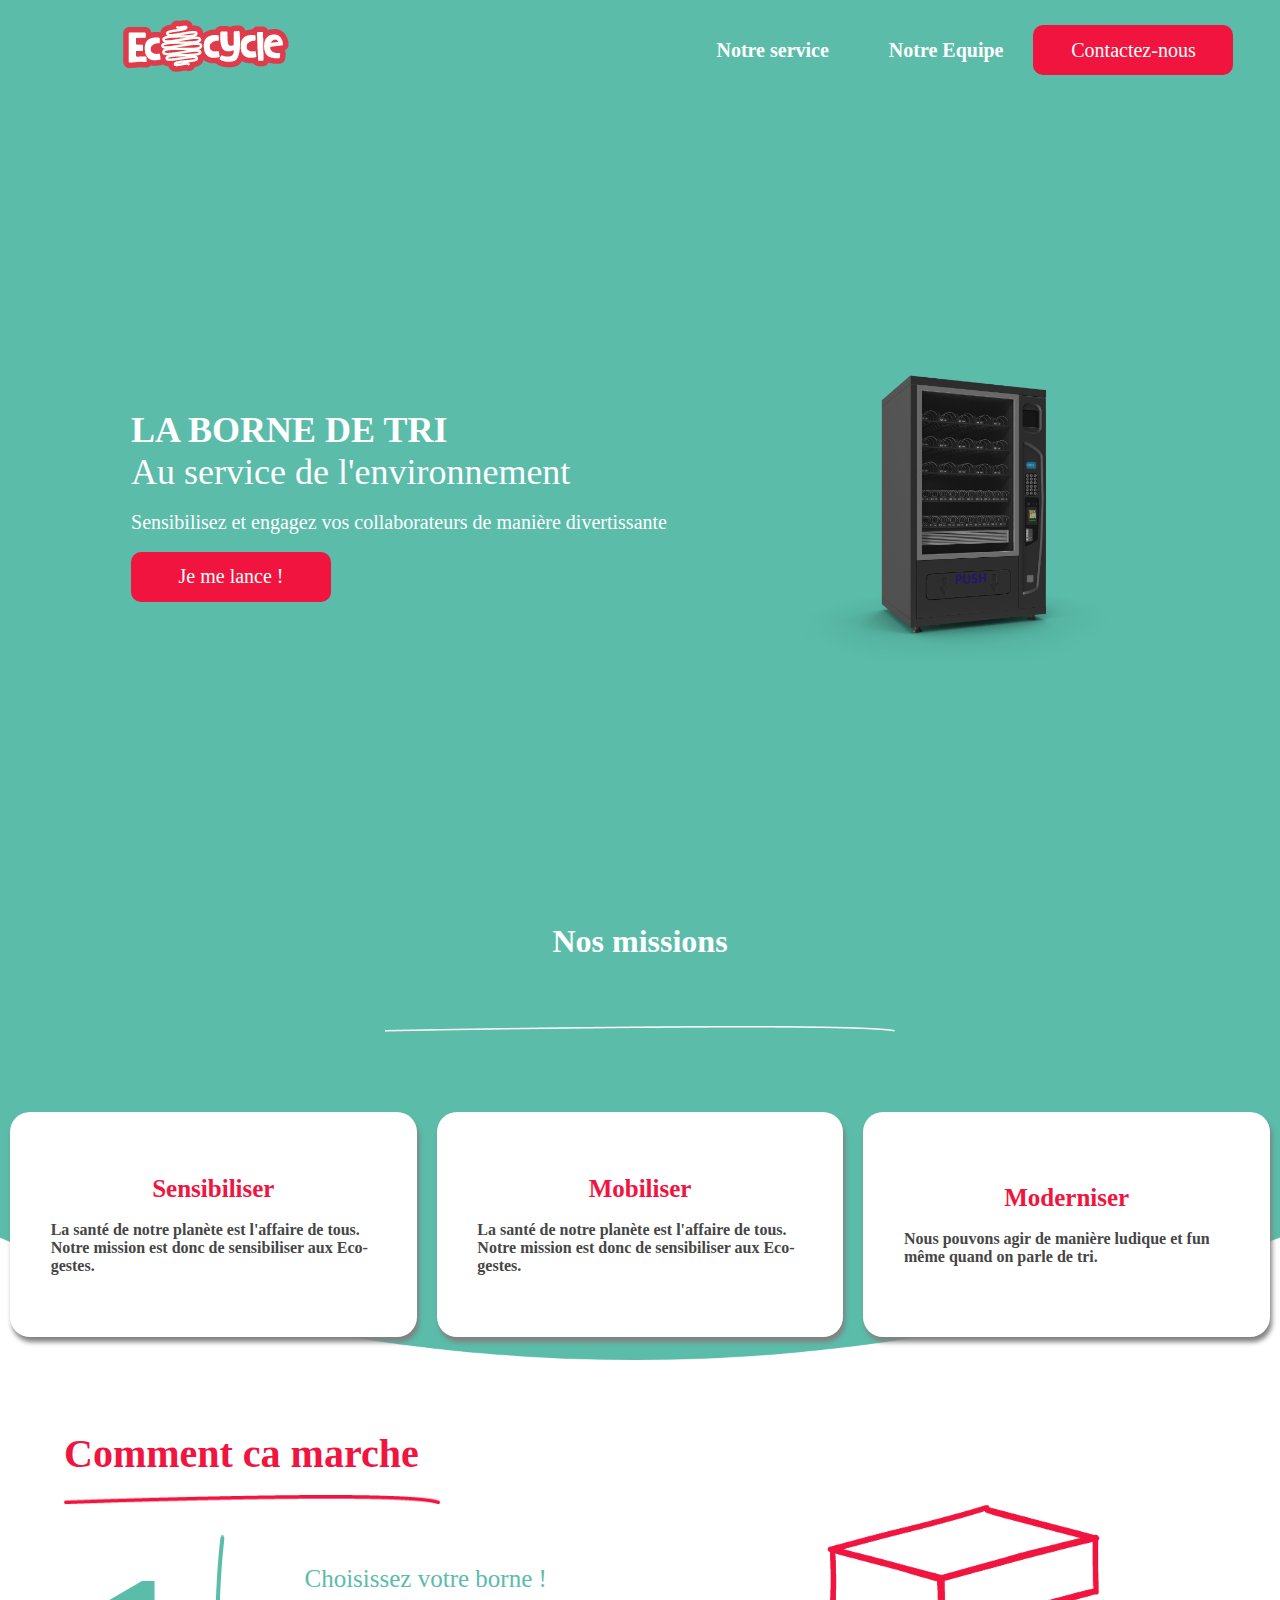
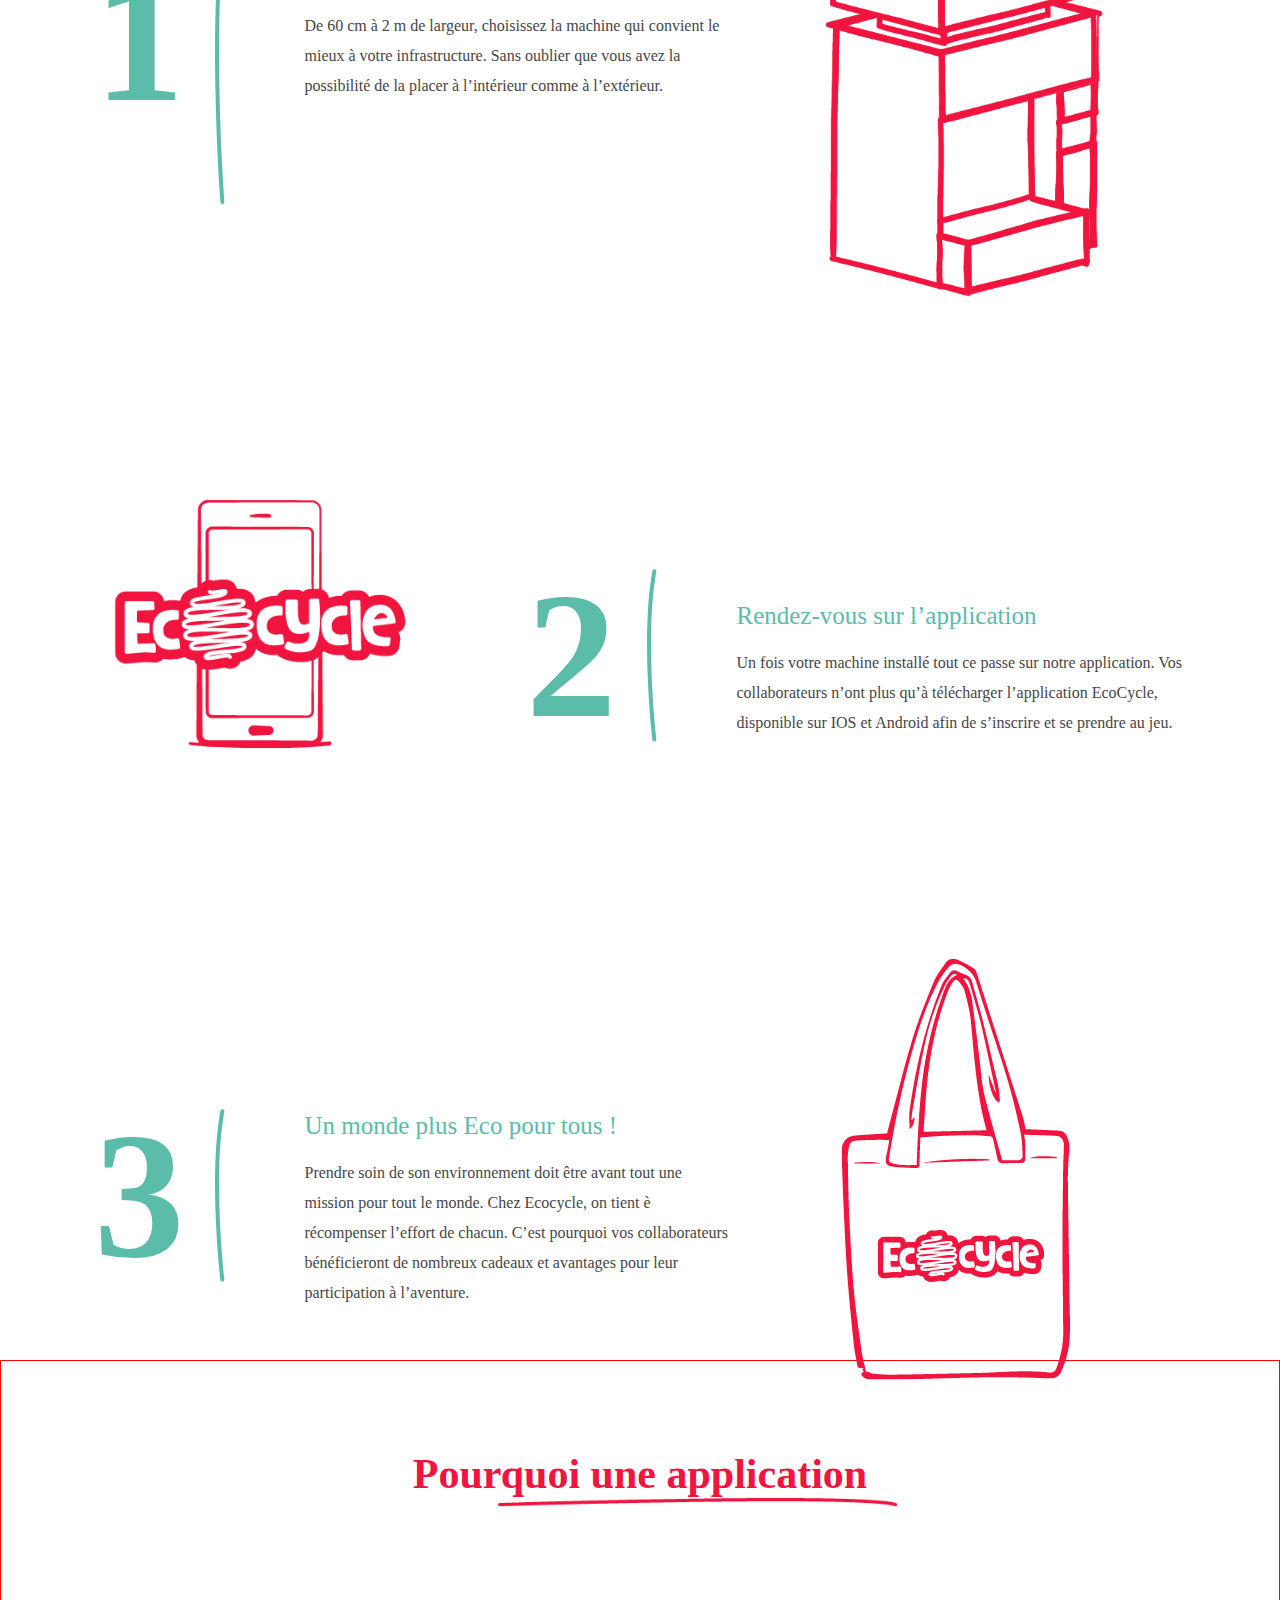
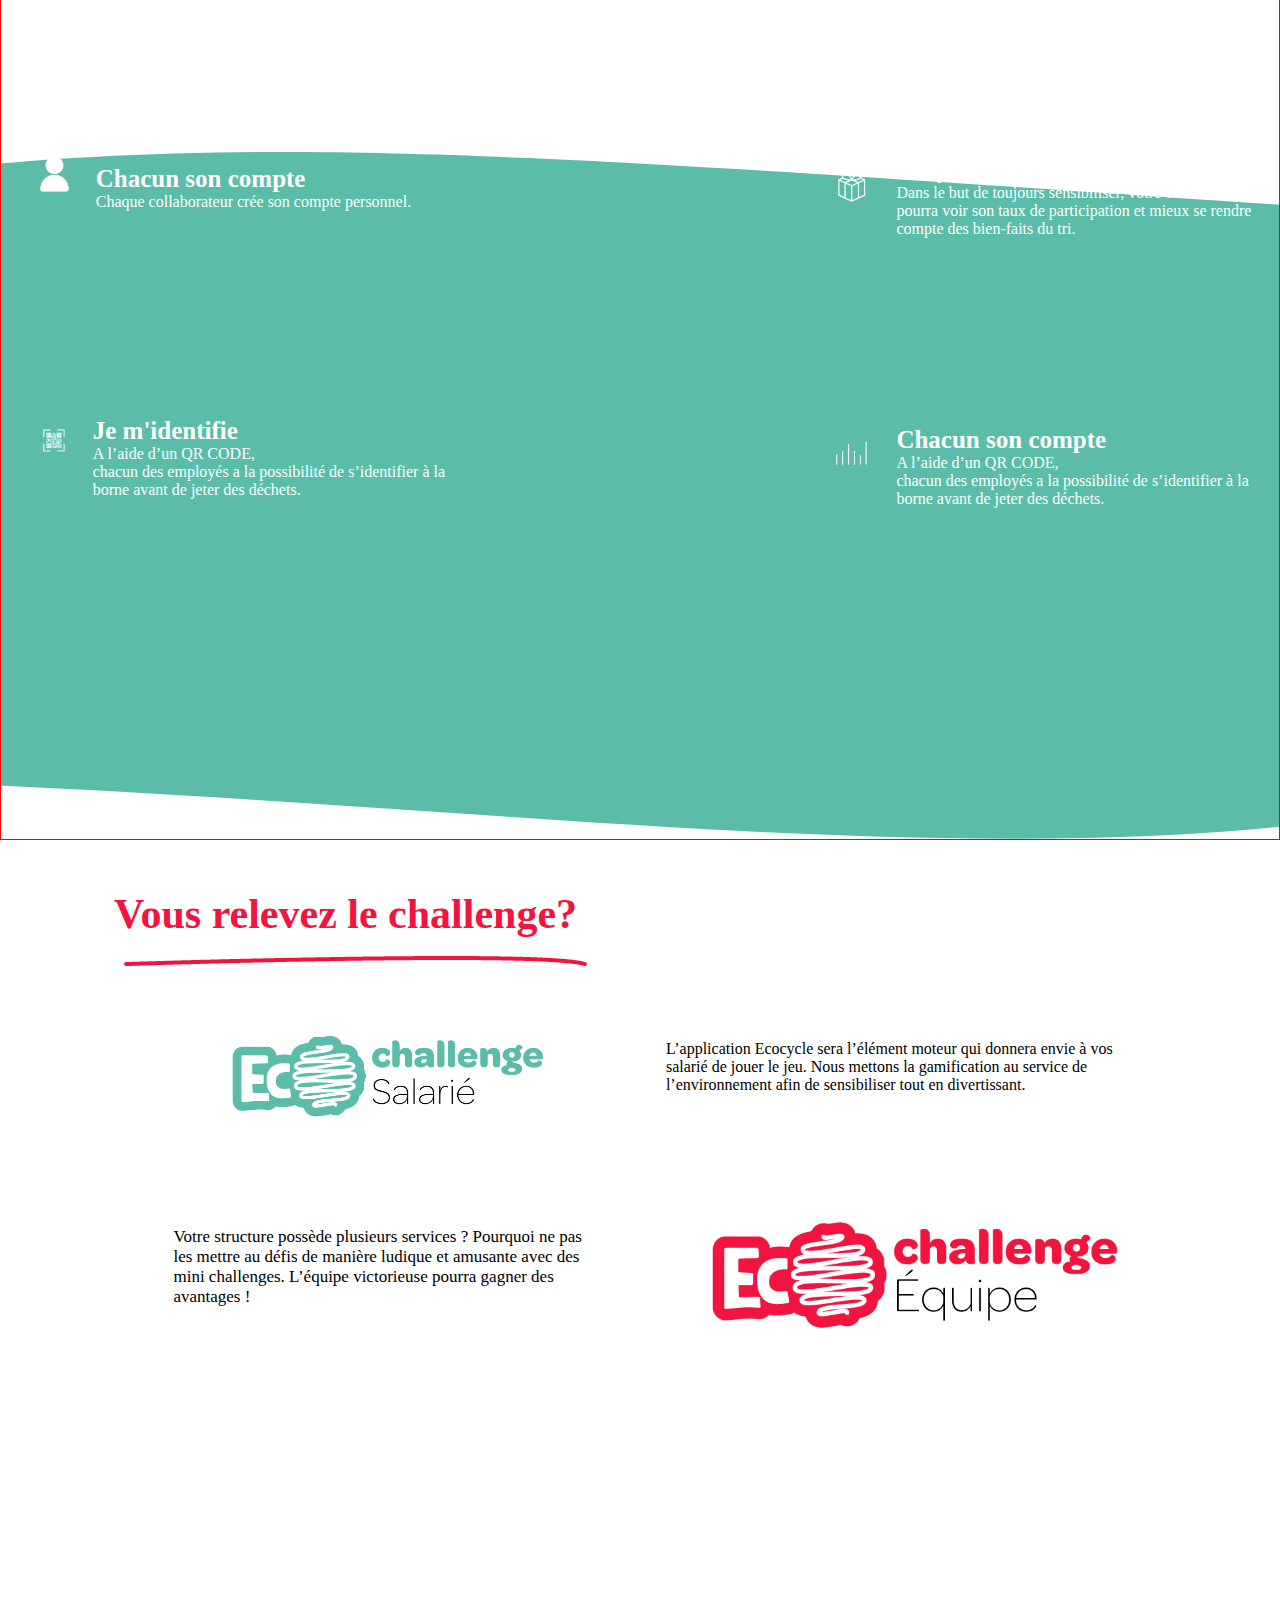
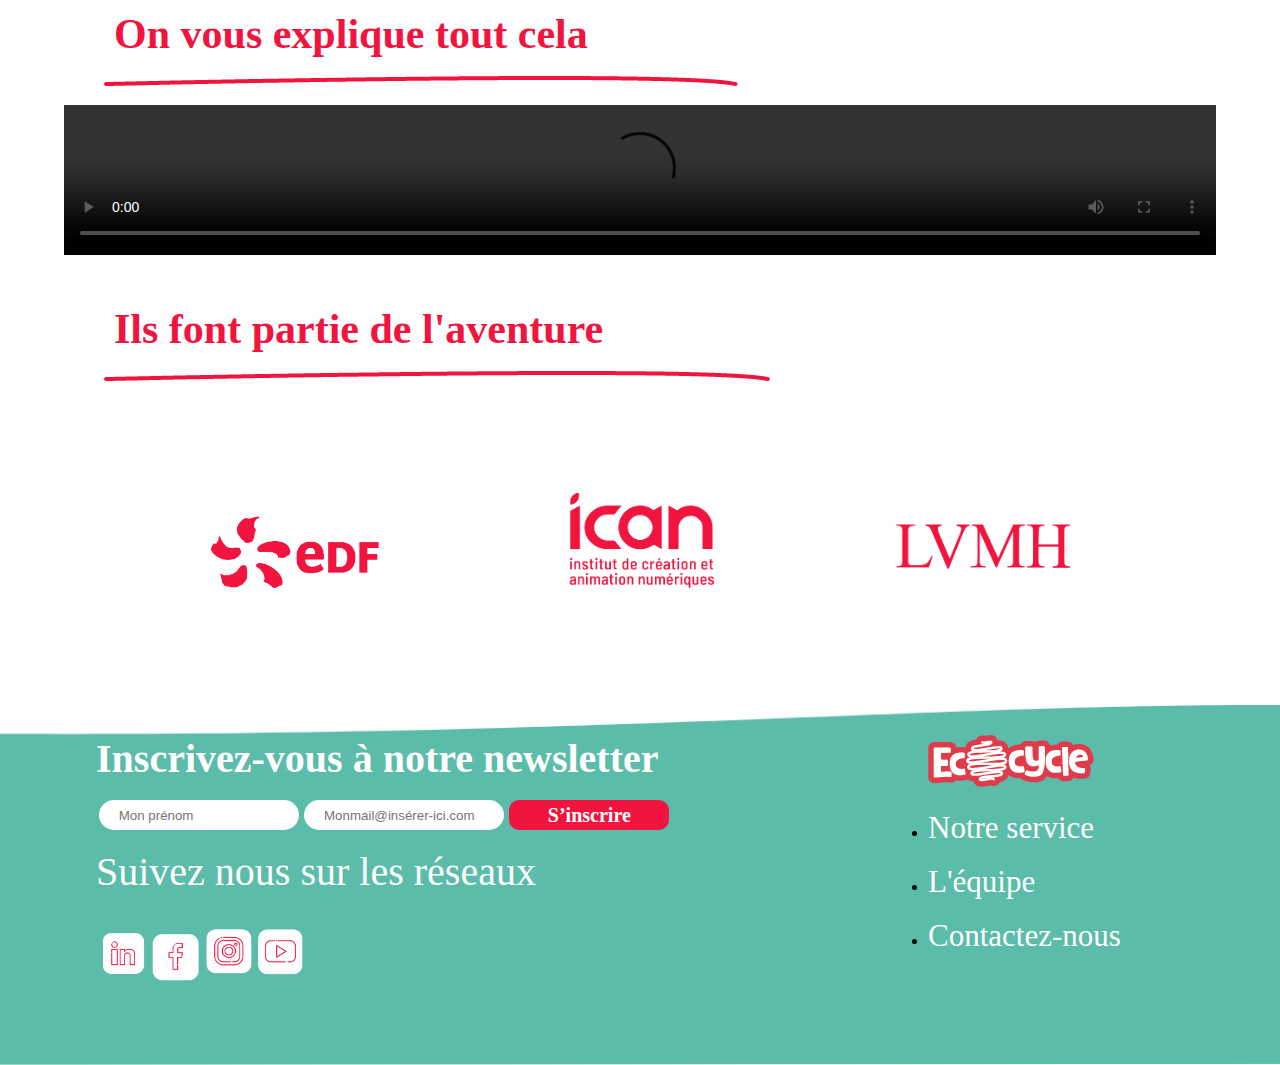
==== commit 5c9b59bf: "two" ====
--- a/index.html
+++ b/index.html
@@ -19,9 +19,9 @@
                 <img src="img/burger.png" alt="image">
             </div>
             <ul>
-                <li><a href="index.php">Notre service</a></li><br>
-                <li><a href="src/pages/team.php">Notre Equipe</a></li><br>
-                <a href="src/pages/contact.php"><button>Contactez-nous</button></a>
+                <li><a href="index.html">Notre service</a></li><br>
+                <li><a href="src/pages/team.html">Notre Equipe</a></li><br>
+                <a href="src/pages/contact.html"><button>Contactez-nous</button></a>
                 <div class="closeMenu"></div>
             </ul>
         </nav>
